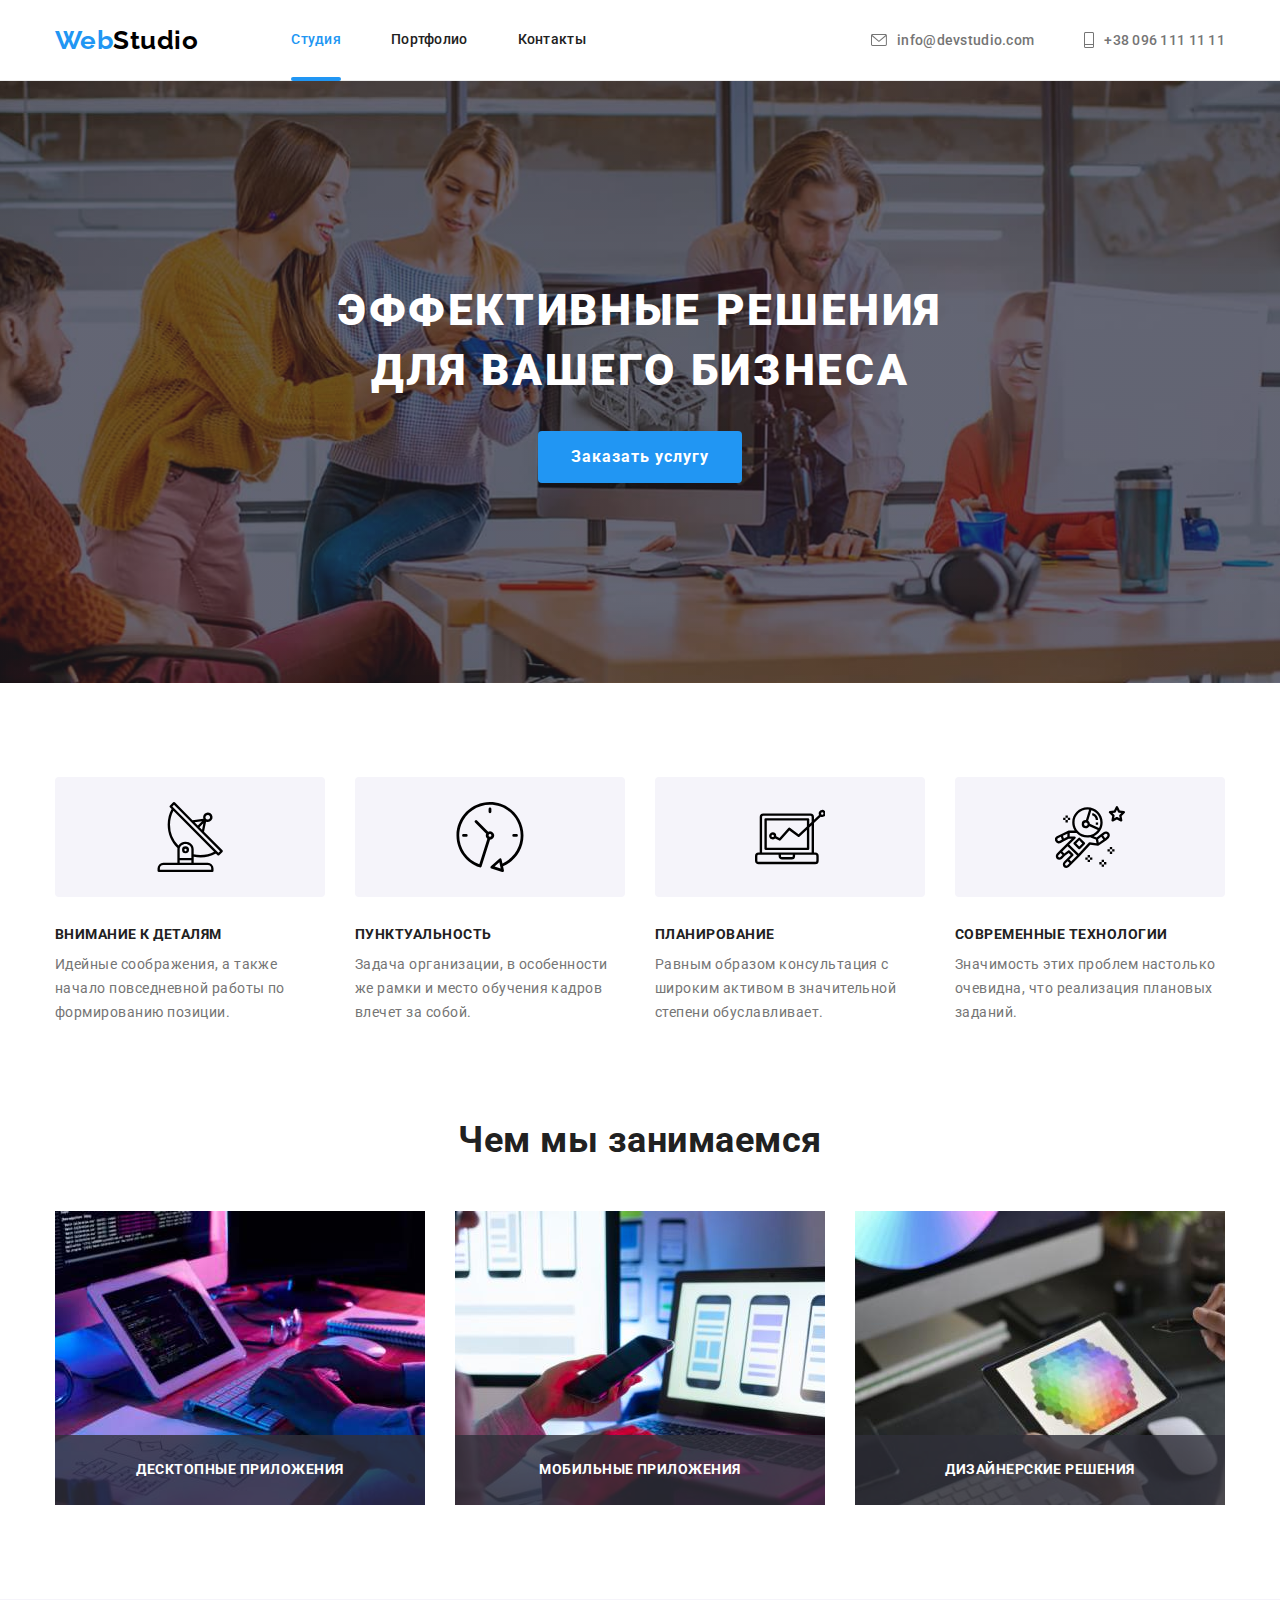
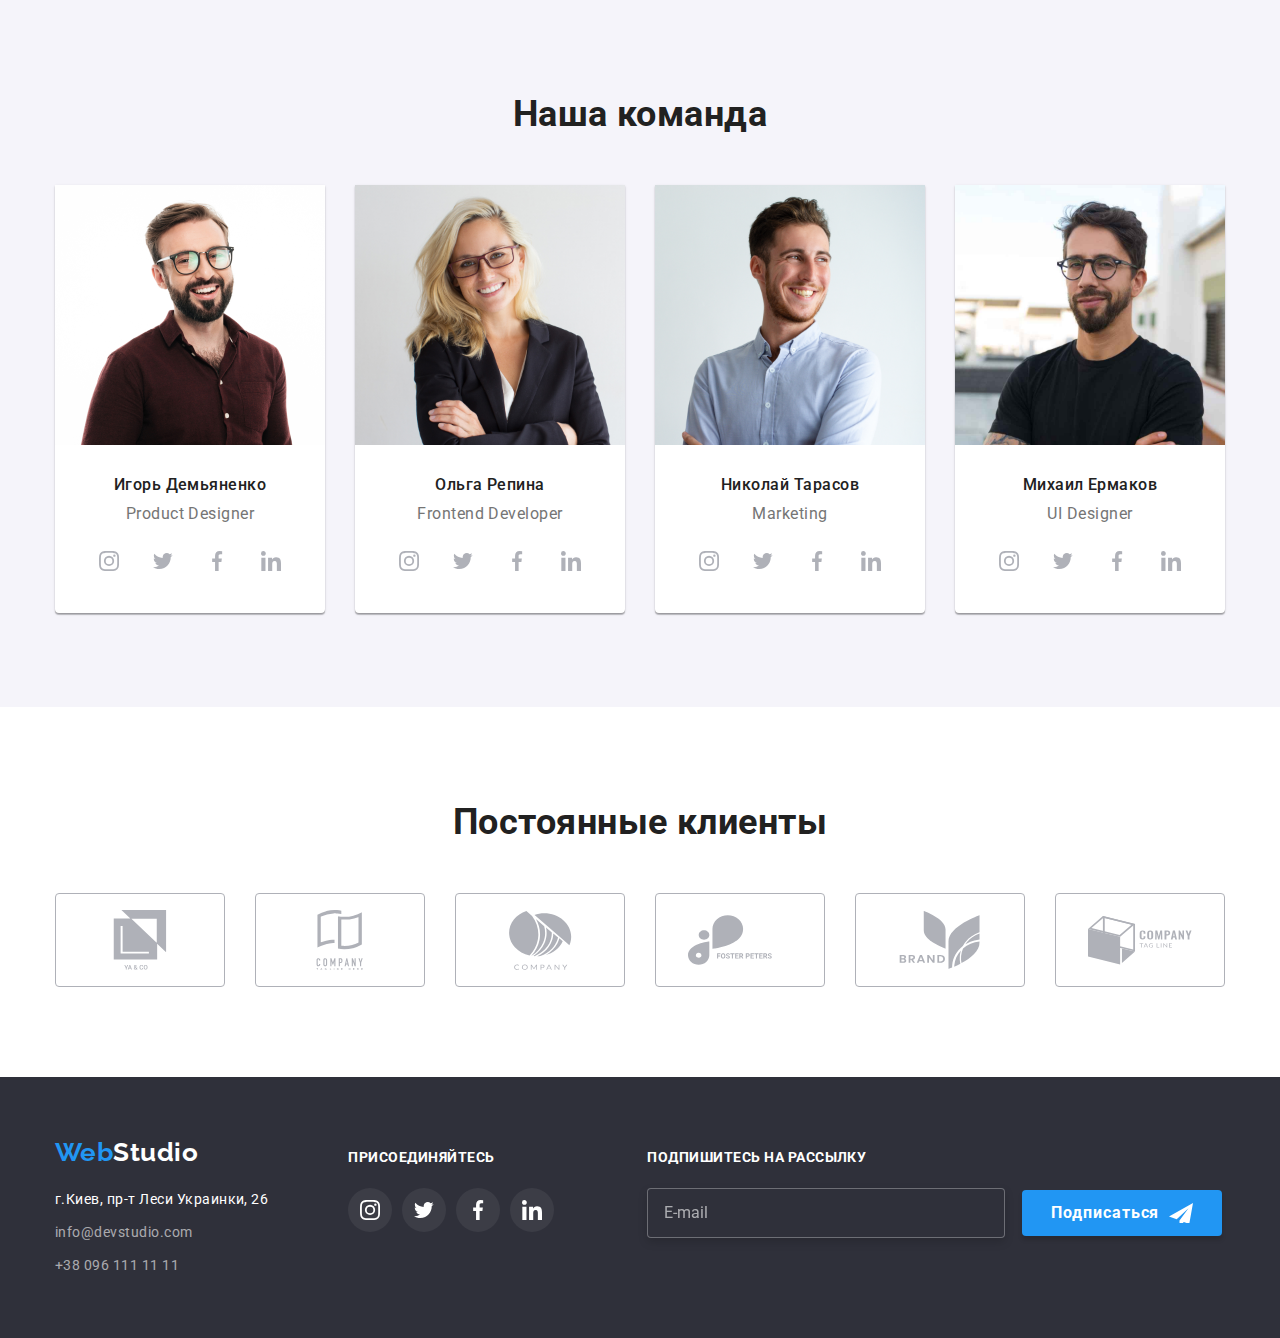
==== index.html @ 362a5e84 "Add files via upload" ====
<!DOCTYPE html>
<html lang="ru">

<head>
    <meta charset="UTF-8" />
    <meta http-equiv="X-UA-Compatible" content="IE=edge" />
    <meta name="viewport" content="width=device-width, initial-scale=1.0" />
    <title>Студия</title>
    <link rel="preconnect" href="https://fonts.googleapis.com" />
    <link rel="preconnect" href="https://fonts.gstatic.com" crossorigin />
    <link href="https://fonts.googleapis.com/css2?family=Raleway:wght@700&family=Roboto:wght@400;500;700&display=swap"
    rel="stylesheet" />
    <link rel="stylesheet" href="https://cdnjs.cloudflare.com/ajax/libs/modern-normalize/1.1.0/modern-normalize.min.css" />
    <link rel="stylesheet" href="./css/main.min.css">
</head>

<body>
    <!-- Шапка -->
    <header class="header">
        <div class="container header__section">
            <nav class="header__nav">
                <a class="header__logo logo link" href="./index.html">Web<span
                        class="header__logo--black">Studio</span></a>
                <ul class="nav list">
                    <li class="nav__item">
                        <a class="nav__link link nav__link--current" href="./index.html">Студия</a>
                    </li>
                    <li class="nav__item">
                        <a class="nav__link link" href="./portfolio.html">Портфолио</a>
                    </li>
                    <li class="nav__item">
                        <a class="nav__link link" href="">Контакты</a>
                    </li>
                </ul>
            </nav>
            <ul class="header-contact header-contack__list list">
                <li class="header-contact__item">
                    <a class="header-contact__link link" href="mailto:info@devstudio.com"><svg
                            class="header-contact__icon" width="16" height="12">
                            <use href="./images/icons.svg#icon-envelope"></use>
                        </svg>
                        info@devstudio.com</a>
                </li>
                <li class="header-contact__item">
                    <a class="header-contact__link link" href="tel:+380961111111"><svg class="header-contact__icon"
                            width="10" height="16">
                            <use href="./images/icons.svg#icon-mobile"></use>
                        </svg>
                        +38 096 111 11 11</a>
                </li>
            </ul>
        </div>
    </header>
    <!-- Основной контент -->
    <main>
        <!-- Герой -->
        <section class="hero">
            <h1 class="hero__title">Эффективные решения для вашего бизнеса</h1>
            <button class="hero__btn" type="button" data-modal-open>Заказать услугу</button>
        </section>
        <!-- Список преимуществ -->
        <section class="features">
            <div class="container">
                <!-- h2 Преимущества спрятать в css правильно -->
                <h2 class="visually-hidden">Преимущества</h2>
                <ul class="features-list list">
                    <li class="features-list__item">
                        <div class="features-list__icon-fon">
                            <svg class="features-list__icon" width="70" height="70">
                                <use href="./images/icons.svg#icon-antenna"></use>
                            </svg>
                        </div>

                        <h3 class="features-list__title">Внимание к деталям</h3>
                        <p class="features-list__text">
                            Идейные соображения, а также начало повседневной работы по
                            формированию позиции.
                        </p>
                    </li>
                    <li class="features-list__item">
                        <div class="features-list__icon-fon">
                            <svg class="features-list__icon" width="70" height="70">
                                <use href="./images/icons.svg#icon-clock"></use>
                            </svg>
                        </div>

                        <h3 class="features-list__title">Пунктуальность</h3>
                        <p class="features-list__text">
                            Задача организации, в особенности же рамки и место обучения
                            кадров влечет за собой.
                        </p>
                    </li>
                    <li class="features-list__item">
                        <div class="features-list__icon-fon">
                            <svg class="features-list__icon" width="70" height="70">
                                <use href="./images/icons.svg#icon-diagram"></use>
                            </svg>
                        </div>

                        <h3 class="features-list__title">Планирование</h3>
                        <p class="features-list__text">
                            Равным образом консультация с широким активом в значительной
                            степени обуславливает.
                        </p>
                    </li>
                    <li class="features-list__item">
                        <div class="features-list__icon-fon">
                            <svg class="features-list__icon" width="70" height="70">
                                <use href="./images/icons.svg#icon-astronaut"></use>
                            </svg>
                        </div>

                        <h3 class="features-list__title">Современные технологии</h3>
                        <p class="features-list__text">
                            Значимость этих проблем настолько очевидна, что реализация
                            плановых заданий.
                        </p>
                    </li>
                </ul>
            </div>
        </section>
        <!-- Список занятий -->
        <section class="work">
            <div class="container">
                <h2 class="work__title section-title">Чем мы занимаемся</h2>
                <ul class="work-list list">
                    <li class="work-list__item">
                        <img src="./images/box1.jpg" alt="сотрудник создает программу" width="370" height="294" />
                        <p class="work-list__text">Десктопные приложения</p>
                    </li>
                    <li class="work-list__item">
                        <img src="./images/box2.jpg" alt="сотрудник создает мобильное приложение" width="370"
                            height="294" />
                        <p class="work-list__text">Мобильные приложения</p>
                    </li>
                    <li class="work-list__item">
                        <img src="./images/box3.jpg" alt="веб-дизайнер выбирает палитру" width="370" height="294" />
                        <p class="work-list__text">Дизайнерские решения</p>
                    </li>
                </ul>
            </div>
        </section>
        <!-- Команда -->
        <section class="team">
            <div class="container">
                <h2 class="team__title section-title">Наша команда</h2>
                <ul class="team-list list">
                    <li class="team-list__item">
                        <img src="./images/img1.jpg" alt="фото Игоря Демьяненко" width="270" height="260" />
                        <div class="team-list__workers">
                            <h3 class="team-list__worker">Игорь Демьяненко</h3>
                            <p class="team-list__profession" lang="en">Product Designer</p>
                            <ul class="team-list__social-list list">
                                <li class="team-list__social-item">
                                    <a class="team-list__social-link link" href="">
                                        <svg class="team-list__social-icon" width="20" height="20">
                                            <use href="./images/icons.svg#icon-instagram"></use>
                                        </svg>
                                    </a>
                                </li>

                                <li class="team-list__social-item">
                                    <a class="team-list__social-link link" href="">
                                        <svg class="team-list__social-icon" width="20" height="20">
                                            <use href="./images/icons.svg#icon-twitter"></use>
                                        </svg>
                                    </a>
                                </li>

                                <li class="team-list__social-item">
                                    <a class="team-list__social-link link" href="">
                                        <svg class="team-list__social-icon" width="20" height="20">
                                            <use href="./images/icons.svg#icon-facebook"></use>
                                        </svg>
                                    </a>
                                </li>

                                <li class="team-list__social-item">
                                    <a class="team-list__social-link link" href="">
                                        <svg class="team-list__social-icon" width="20" height="20">
                                            <use href="./images/icons.svg#icon-linkedin"></use>
                                        </svg>
                                    </a>
                                </li>
                            </ul>
                        </div>
                    </li>

                    <li class="team-list__item">
                        <img src="./images/img2.jpg" alt="фото Ольги Репиной" width="270" height="260" />
                        <div class="team-list__workers">
                            <h3 class="team-list__worker">Ольга Репина</h3>
                            <p class="team-list__profession" lang="en">Frontend Developer</p>
                            <ul class="team-list__social-list list">
                                <li class="team-list__social-item">
                                    <a class="team-list__social-link link" href="">
                                        <svg class="team-list__social-icon" width="20" height="20">
                                            <use href="./images/icons.svg#icon-instagram"></use>
                                        </svg>
                                    </a>
                                </li>

                                <li class="team-list__social-item">
                                    <a class="team-list__social-link link" href="">
                                        <svg class="team-list__social-icon" width="20" height="20">
                                            <use href="./images/icons.svg#icon-twitter"></use>
                                        </svg>
                                    </a>
                                </li>

                                <li class="team-list__social-item">
                                    <a class="team-list__social-link link" href="">
                                        <svg class="team-list__social-icon" width="20" height="20">
                                            <use href="./images/icons.svg#icon-facebook"></use>
                                        </svg>
                                    </a>
                                </li>

                                <li class="team-list__social-item">
                                    <a class="team-list__social-link link" href="">
                                        <svg class="team-list__social-icon" width="20" height="20">
                                            <use href="./images/icons.svg#icon-linkedin"></use>
                                        </svg>
                                    </a>
                                </li>
                            </ul>
                        </div>
                    </li>
                    <li class="team-list__item">
                        <img src="./images/img3.jpg" alt="фото Николая Тарасова" width="270" height="260" />
                        <div class="team-list__workers">
                            <h3 class="team-list__worker">Николай Тарасов</h3>
                            <p class="team-list__profession" lang="en">Marketing</p>
                            <ul class="team-list__social-list list">
                                <li class="team-list__social-item">
                                    <a class="team-list__social-link link" href="">
                                        <svg class="team-list__social-icon" width="20" height="20">
                                            <use href="./images/icons.svg#icon-instagram"></use>
                                        </svg>
                                    </a>
                                </li>

                                <li class="team-list__social-item">
                                    <a class="team-list__social-link link" href="">
                                        <svg class="team-list__social-icon" width="20" height="20">
                                            <use href="./images/icons.svg#icon-twitter"></use>
                                        </svg>
                                    </a>
                                </li>

                                <li class="team-list__social-item">
                                    <a class="team-list__social-link link" href="">
                                        <svg class="team-list__social-icon" width="20" height="20">
                                            <use href="./images/icons.svg#icon-facebook"></use>
                                        </svg>
                                    </a>
                                </li>

                                <li class="team-list__social-item">
                                    <a class="team-list__social-link link" href="">
                                        <svg class="team-list__social-icon" width="20" height="20">
                                            <use href="./images/icons.svg#icon-linkedin"></use>
                                        </svg>
                                    </a>
                                </li>
                            </ul>
                        </div>
                    </li>
                    <li class="team-list__item">
                        <img src="./images/img4.jpg" alt="фото Михаила Ермакова" width="270" height="260" />
                        <div class="team-list__workers">
                            <h3 class="team-list__worker">Михаил Ермаков</h3>
                            <p class="team-list__profession" lang="en">UI Designer</p>
                            <ul class="team-list__social-list list">
                                <li class="team-list__social-item">
                                    <a class="team-list__social-link link" href="">
                                        <svg class="team-list__social-icon" width="20" height="20">
                                            <use href="./images/icons.svg#icon-instagram"></use>
                                        </svg>
                                    </a>
                                </li>

                                <li class="team-list__social-item">
                                    <a class="team-list__social-link link" href="">
                                        <svg class="team-list__social-icon" width="20" height="20">
                                            <use href="./images/icons.svg#icon-twitter"></use>
                                        </svg>
                                    </a>
                                </li>

                                <li class="team-list__social-item">
                                    <a class="team-list__social-link link" href="">
                                        <svg class="team-list__social-icon" width="20" height="20">
                                            <use href="./images/icons.svg#icon-facebook"></use>
                                        </svg>
                                    </a>
                                </li>

                                <li class="team-list__social-item">
                                    <a class="team-list__social-link link" href="">
                                        <svg class="team-list__social-icon" width="20" height="20">
                                            <use href="./images/icons.svg#icon-linkedin"></use>
                                        </svg>
                                    </a>
                                </li>
                            </ul>
                        </div>
                    </li>
                </ul>
            </div>
        </section>
        <!-- Клиенты -->
        <section class="client">
            <div class="container">
                <h2 class="client__title">Постоянные клиенты</h2>
                <ul class="client__list customers list">
                    <li class="customers__item">
                        <a class="customers__link link" href="">
                            <svg class="customers__icon" width="106" height="60">
                                <use href="./images/icons.svg#icon-yaco"></use>
                            </svg>
                        </a>
                    </li>

                    <li class="customers__item">
                        <a class="customers__link link" href="">
                            <svg class="customers__icon" width="106" height="60">
                                <use href="./images/icons.svg#icon-company"></use>
                            </svg>
                        </a>
                    </li>

                    <li class="customers__item">
                        <a class="customers__link link" href="">
                            <svg class="customers__icon" width="106" height="60">
                                <use href="./images/icons.svg#icon-company2"></use>
                            </svg>
                        </a>
                    </li>

                    <li class="customers__item">
                        <a class="customers__link link" href="">
                            <svg class="customers__icon" width="106" height="60">
                                <use href="./images/icons.svg#icon-foster"></use>
                            </svg>
                        </a>
                    </li>

                    <li class="customers__item">
                        <a class="customers__link link" href="">
                            <svg class="customers__icon" width="106" height="60">
                                <use href="./images/icons.svg#icon-brand"></use>
                            </svg>
                        </a>
                    </li>

                    <li class="customers__item">
                        <a class="customers__link link" href="">
                            <svg class="customers__icon" width="106" height="60">
                                <use href="./images/icons.svg#icon-tag"></use>
                            </svg>
                        </a>
                    </li>
                </ul>
            </div>
        </section>
    </main>
    <!-- Подвал -->
    <footer class="footer">
        <div class="container">
            <div class="footer__flex">
                <div class="footer__contacts-flex">
                    <a class="footer__logo logo link" href="./index.html">Web<span
                            class="footer__logo--white">Studio</span>
                    </a>
                    <!-- Список контактов -->
                    <address class="footer-contact">
                        <ul class="footer-contact__list list">
                            <li class="footer-contact__item">
                                <a class="footer-contact__link footer-contact__address link"
                                    href="https://goo.gl/maps/CdvJLRiEL6Q8Smko8" target="_blank"
                                    rel="noreferrer noopener">г.Киев, пр-т Леси Украинки, 26</a>
                            </li>
                            <li class="footer-contact__item">
                                <a class="footer-contact__link link"
                                    href="mailto:info@devstudio.com">info@devstudio.com</a>
                            </li>
                            <li class="footer-contact__item">
                                <a class="footer-contact__link link" href="tel:+380961111111">+38 096 111 11 11</a>
                            </li>
                        </ul>
                    </address>
                </div>
                <div class="social-section">
                    <p class="social-section__text">Присоединяйтесь</p>
                    <ul class="footer-list list">
                        <li class="footer-list__item">
                            <a class="footer-list__link" href="">
                                <svg class="footer-list__icon" width="20" height="20">
                                    <use href="./images/icons.svg#icon-instagram"></use>
                                </svg>
                            </a>
                        </li>

                        <li class="footer-list__item">
                            <a class="footer-list__link" href="">
                                <svg class="footer-list__icon" width="20" height="20">
                                    <use href="./images/icons.svg#icon-twitter"></use>
                                </svg>
                            </a>
                        </li>

                        <li class="footer-list__item">
                            <a class="footer-list__link" href="">
                                <svg class="footer-list__icon" width="20" height="20">
                                    <use href="./images/icons.svg#icon-facebook"></use>
                                </svg>
                            </a>
                        </li>

                        <li class="footer-list__item">
                            <a class="footer-list__link" href="">
                                <svg class="footer-list__icon" width="20" height="20">
                                    <use href="./images/icons.svg#icon-linkedin"></use>
                                </svg>
                            </a>
                        </li>
                    </ul>
                </div>
                <div class="footer-submit">
                    <p class="footer-submit__text">Подпишитесь на рассылку</p>
                    <div class="footer-submit__form">
                        <label class="footer-submit__label" for="submit-mail"></label>
                        <input class="footer-submit__input" type="email" name="submit-mail" id="submit-mail"
                            placeholder="E-mail">
                        <button class="footer-submit__btn" type="submit">Подписаться</button>
                    </div>
                </div>
            </div>
        </div>
    </footer>
    <div class="backdrop is-hidden" data-modal>
        <div class="modal">
            <button type="button" class="close-btn" data-modal-close>
                <svg class="modal-icon" width="11" height="11">
                    <use href="./images/icons.svg#icon-vector"></use>
                </svg>
            </button>

            <form class="form">
                <span class="form-title">Оставьте свои данные, мы вам перезвоним</span>

                <div class="form-field top-title">
                    <label class="form-label" for="name">Имя</label>
                    <input class="form-input" type="text" name="name" id="name">
                    <svg class="input-icon" width="12" height="12">
                        <use href="./images/icons.svg#icon-name"></use>
                    </svg>
                </div>
                <div class="form-field">
                    <label class="form-label" for="tel">Телефон</label>
                    <input class="form-input" type="tel" name="tel" id="tel">
                    <svg class="input-icon" width="12" height="12">
                        <use href="./images/icons.svg#icon-tel"></use>
                    </svg>
                </div>
                <div class="form-field">
                    <label class="form-label" for="email">Почта</label>
                    <input class="form-input" type="email" name="email" id="email">
                    <svg class="input-icon" width="12" height="12">
                        <use href="./images/icons.svg#icon-mail"></use>
                    </svg>
                </div>
                <div class="form-field">
                    <label class="comment-label" for="comment">Комментарий</label>
                    <textarea class="comment" name="comment" id="comment" rows="9"
                        placeholder="Введите текст"></textarea>
                </div>
                <div class="form-field-chek">

                    <label class="policy-label" for="policy"></a>
                        <input class="form-checkbox" type="checkbox" name="policy" id="policy">
                        <span class="icon-chek"></span>
                        Соглашаюсь с рассылкой и принимаю <a class="policy-link" href="">Условия договора</a>
                    </label>

                </div>
                <button class="form-btn" type="submit">Отправить</button>
            </form>
        </div>
    </div>
    <script src="./js/modal.js"></script>
</body>

</html>
---- css/main.min.css ----
:root{--primary-text-color: #212121;--secondary-text-color: #757575;--white-text-color: #ffffff;--accent-color: #2196f3;--black-logo-color: #000000;--footer-text-color: rgba(255, 255, 255, 0.6);--white-background-color: #ffffff;--hero-background-color: #2f303a;--team-background-color: #f5f4fa}body{font-family:"Roboto";letter-spacing:.03em;background-color:var(--white-background-color);color:var(--primary-text-color)}img{display:block}.list{list-style:none}.link{text-decoration:none}h1,h2,h3,h4,h5,h6,p,ul{margin:0;padding:0}.container{width:1200px;margin-left:auto;margin-right:auto;padding-left:15px;padding-right:15px}.section-title{font-weight:700;font-size:36px;line-height:1.17;text-align:center;color:var(--primary-text-color)}.logo{font-family:"Raleway";font-weight:700;font-size:26px;line-height:1.19;align-items:center;text-align:center;color:var(--accent-color)}.visually-hidden{position:absolute;width:1px;height:1px;margin:-1px;padding:0;overflow:hidden;border:0;clip:rect(0 0 0 0)}.header{border-bottom:1px solid #ececec}.header__section{display:flex;align-items:center}.header__nav{display:flex;align-items:center}.header__logo{margin-right:93px}.header__logo--black{color:var(--black-logo-color)}.nav{display:flex}.nav__item:not(:last-child){margin-right:50px}.nav__link{display:block;padding-top:32px;padding-bottom:32px;font-weight:500;font-size:14px;line-height:1.14;letter-spacing:.02em;color:var(--primary-text-color);position:relative;transition:color 250ms cubic-bezier(0.4, 0, 0.2, 1)}.nav__link:focus,.nav__link:hover{color:var(--accent-color)}.nav__link--current{color:var(--accent-color)}.nav__link--current::after{position:absolute;display:block;content:"";width:100%;height:4px;border-radius:2px;bottom:-1px;background-color:var(--accent-color)}.header-contact{display:flex}.header-contack__list{margin-left:auto}.header-contact__item+.header-contact__item{margin-left:50px}.header-contact__link{display:inline-flex;padding:32px 0px 32px;align-items:center;font-weight:500;font-size:14px;line-height:16px;letter-spacing:.02em;color:var(--secondary-text-color);transition:color 250ms cubic-bezier(0.4, 0, 0.2, 1)}.header-contact__link:hover,.header-contact__link:focus{color:var(--accent-color)}.header-contact__icon{margin-right:10px;fill:currentColor}.hero{padding-top:200px;padding-bottom:200px;max-width:1600px;min-height:600px;margin-left:auto;margin-right:auto;background-image:linear-gradient(to right, rgba(47, 48, 58, 0.4), rgba(47, 48, 58, 0.4)),url(../images/hero.jpg);background-color:var(--hero-background-color);background-repeat:no-repeat;background-position:center;background-size:cover;text-align:center}.hero__title{margin-bottom:30px;margin-left:auto;margin-right:auto;max-width:696px;font-weight:900;font-size:44px;line-height:1.36;letter-spacing:.06em;text-transform:uppercase;color:var(--white-text-color)}.hero__btn{display:inline-block;min-width:200px;border-radius:4px;border:1px solid rgba(0,0,0,0);padding:10px 32px;background-color:var(--accent-color);color:var(--white-text-color);font-family:"Roboto";font-weight:700;font-size:16px;line-height:1.88;align-items:center;text-align:center;letter-spacing:.06em;cursor:pointer;transition:background-color 250ms cubic-bezier(0.4, 0, 0.2, 1),color 250ms cubic-bezier(0.4, 0, 0.2, 1)}.hero__btn:hover,.hero__btn:focus{background-color:#188ce8;color:var(--white-text-color)}.features{padding-top:94px;padding-bottom:94px}.features-list{display:flex}.features-list__item:not(:last-child){margin-right:30px;max-width:270px}.features-list__icon-fon{display:flex;width:270px;height:120px;align-items:center;justify-content:center;flex-direction:column;margin-bottom:30px;border-radius:4px;background-color:var(--team-background-color)}.features-list__icon{align-items:center}.features-list__title{margin-bottom:10px;font-weight:700;font-size:14px;line-height:1.14;text-transform:uppercase}.features-list__text{font-size:14px;line-height:1.71;color:var(--secondary-text-color)}.work{padding-bottom:94px}.work__title{margin-bottom:50px}.work-list{display:flex}.work-list__item{position:relative}.work-list__item:not(:last-child){margin-right:30px}.work-list__text{width:100%;position:absolute;bottom:0;left:0;padding:27px 0px;font-weight:bold;font-size:14px;line-height:1.14;text-align:center;text-transform:uppercase;color:var(--white-text-color);background-color:rgba(47,48,58,.8)}.team{padding-top:94px;padding-bottom:94px;background-color:var(--team-background-color)}.team__title{margin-bottom:50px}.team-list{display:flex}.team-list__item{box-shadow:0px 1px 3px rgba(0,0,0,.12),0px 1px 1px rgba(0,0,0,.14),0px 2px 1px rgba(0,0,0,.2);border-radius:0px 0px 4px 4px;background-color:var(--white-background-color)}.team-list__item:not(:last-child){margin-right:30px}.team-list__workers{padding:30px 0px}.team-list__worker{font-weight:500;font-size:16px;line-height:1.19;text-align:center}.team-list__profession{margin-top:10px;font-size:16px;line-height:1.19;text-align:center;color:var(--secondary-text-color)}.team-list__social-list{display:flex;justify-content:space-between;align-items:center;padding:0px 32px;margin-top:16px;list-style:none}.team-list__social-item{width:44px;height:44px}.team-list__social-link{display:block;width:100%;height:100%;border-radius:50%;color:#afb1b8;background-color:#fff;transition:background-color 250ms cubic-bezier(0.4, 0, 0.2, 1),color 250ms cubic-bezier(0.4, 0, 0.2, 1)}.team-list__social-link:hover,.team-list__social-link:focus{color:#fff;background-color:var(--accent-color)}.team-list__social-icon{margin:12px 0px 0px 12px;fill:currentColor}.client{padding-top:94px;padding-bottom:94px}.client__title{margin-bottom:50px;font-weight:700;font-size:36px;line-height:1.17;text-align:center}.client__list{padding:0;margin:0;list-style:none;justify-content:space-between;align-items:center}.customers{display:flex}.customers__item{width:170px;height:90px;transition:border-color 250ms cubic-bezier(0.4, 0, 0.2, 1),color 250ms cubic-bezier(0.4, 0, 0.2, 1)}.customers__item:not(:last-child){margin-right:30px}.customers__item:focus,.customers__item:hover{color:var(--accent-color);border-color:var(--accent-color)}.customers__link{display:flex;width:170px;height:94px;border:1px solid #afb1b8;color:#afb1b8;background-color:#fff;padding:16px 32px;border-radius:4px;transition:border-color 250ms cubic-bezier(0.4, 0, 0.2, 1),color 250ms cubic-bezier(0.4, 0, 0.2, 1)}.customers__link:focus,.customers__link:hover{color:var(--accent-color);border-color:var(--accent-color)}.customers__icon{fill:currentColor}.footer{padding-top:60px;padding-bottom:60px;background-color:var(--hero-background-color)}.footer__flex{display:flex;margin:0;padding:0;list-style:none}.footer__logo--white{color:var(--white-text-color)}.footer-contact__link.footer-contact__address.link{color:var(--white-text-color)}.footer-contact__link.footer-contact__address.link:hover,.footer-contact__link.footer-contact__address.link:focus{color:var(--accent-color)}.footer-contact{margin-top:20px}.footer-contact__item{margin-top:9px}.footer-contact__link{font-style:normal;font-size:14px;line-height:1.71;color:var(--footer-text-color);transition:color 250ms cubic-bezier(0.4, 0, 0.2, 1)}.footer-contact__link:hover,.footer-contact__link:focus{color:var(--accent-color)}.social-section{margin-left:80px;width:206px}.social-section__text{padding:20px 0px 10px 0px;margin-bottom:20px;font-weight:700;font-size:14px;line-height:1.14px;text-transform:uppercase;color:var(--white-text-color)}.footer-list{display:flex;justify-content:space-between;align-items:center;padding:0;margin-top:0;list-style:none}.footer-list__item{width:44px;height:44px}.footer-list__link{display:block;width:44px;height:44px;border-radius:50%;color:#fff;background-color:rgba(255,255,255,.062745098);transition:background-color 250ms cubic-bezier(0.4, 0, 0.2, 1),color 250ms cubic-bezier(0.4, 0, 0.2, 1)}.footer-list__link:hover,.footer-list__link:focus{color:#fff;background-color:var(--accent-color)}.footer-list__icon{margin:12px 0px 0px 12px;fill:currentColor}.footer-submit{margin-left:93px}.footer-submit__text{padding:20px 0px 10px 0px;margin-bottom:20px;font-weight:700;font-size:14px;line-height:1.14px;text-transform:uppercase;color:var(--white-text-color)}.footer-submit__input{width:358px;margin:0;padding:15px 16px;border-radius:4px;outline:none;border:1px solid rgba(255,255,255,.3);background-color:var(--hero-background-color);color:var(--white-text-color);filter:drop-shadow(0px 4px 4px rgba(0, 0, 0, 0.15))}.footer-submit__input:focus,.footer-submit__input:hover{border-color:var(--accent-color)}.footer-submit__input::placeholder{font-size:16px;line-height:1.25;color:rgba(255,255,255,.6)}.footer-submit__btn{display:inline-flex;align-items:center;justify-content:center;border:none;margin:0;padding:8px 29px;border-radius:4px;background-color:var(--accent-color);box-shadow:0px 4px 4px rgba(0,0,0,.15);color:var(--white-text-color);font-family:"Roboto";font-style:normal;font-weight:700;font-size:16px;line-height:1.87;letter-spacing:.06em;cursor:pointer;min-height:43px;margin-left:12px}.footer-submit__btn:hover,.footer-submit__btn:focus{background-color:#188ce8}.footer-submit__btn::after{content:"";display:inline-block;width:24px;height:20px;margin-left:10px;background-image:url(../images/send.svg)}.portfolio-section{padding-top:94px;padding-bottom:94px}.portfolio-btn-list{display:flex;justify-content:center;margin-bottom:50px}.portfolio-btn-item:not(:last-child){margin-right:8px}.portfolio-item:hover .portfolio-overlay{transform:translateY(0)}.portfolio-description{position:relative;overflow:hidden}.portfolio-overlay{position:absolute;display:inline-block;content:"";width:100%;height:100%;top:0;left:0;background-color:rgba(33,150,243,.9);transform:translateY(100%);transition:transform 250ms cubic-bezier(0.4, 0, 0.2, 1)}.portfolio-description-text{position:absolute;top:0;left:0;padding:63px 24px;font-size:18px;line-height:1.56;color:var(--white-text-color)}.portfolio-btn{display:inline-block;min-width:73px;border-radius:4px;border:1px solid rgba(0,0,0,0);padding:6px 22px;font-family:"Roboto";font-weight:500;font-size:16px;line-height:1.63;letter-spacing:.03em;text-align:center;background-color:var(--team-background-color);color:var(--primary-text-color);cursor:pointer;transition:background-color 250ms cubic-bezier(0.4, 0, 0.2, 1),color 250ms cubic-bezier(0.4, 0, 0.2, 1),box-shadow 250ms cubic-bezier(0.4, 0, 0.2, 1)}.portfolio-btn:hover,.portfolio-btn:focus{background-color:var(--accent-color);color:var(--white-text-color);box-shadow:0px 3px 1px rgba(0,0,0,.1),0px 1px 2px rgba(0,0,0,.08),0px 2px 2px rgba(0,0,0,.12)}.portfolio-list{display:flex;flex-wrap:wrap;margin:-15px}.portfolio-item{margin:15px;transition:box-shadow 250ms cubic-bezier(0.4, 0, 0.2, 1)}.portfolio-item:hover,.portfolio-item:focus{box-shadow:0px 3px 1px rgba(0,0,0,.1),0px 1px 2px rgba(0,0,0,.08),0px 2px 2px rgba(0,0,0,.12)}.portfolio-border{border:1px solid #eee;border-top:rgba(0,0,0,0);padding:20px 24px}.portfolio-list-title{font-weight:700;font-size:18px;line-height:2;letter-spacing:.06em}.portfolio-list-text{margin-top:4px;font-size:16px;line-height:1.87;color:var(--secondary-text-color)}.backdrop{position:fixed;display:flex;align-items:center;justify-content:center;width:100vw;height:100vh;background-color:rgba(0,0,0,.2);left:0;top:0;transition:opacity 250ms cubic-bezier(0.4, 0, 0.2, 1),visibility 250ms cubic-bezier(0.4, 0, 0.2, 1)}.backdrop.is-hidden{opacity:0;visibility:hidden;pointer-events:none}.backdrop.is-hidden .modal{transform:scale(2)}.modal{width:528px;min-height:581px;background-color:#fff;position:relative;transform:scale(1);transition:transform 250ms cubic-bezier(0.4, 0, 0.2, 1)}.modal-icon{fill:var(--black-logo-color);transition:fill 250ms cubic-bezier(0.4, 0, 0.2, 1)}.close-btn{position:absolute;display:flex;align-items:center;justify-content:center;right:8px;top:8px;background-color:rgba(0,0,0,0);border-radius:50%;width:30px;height:30px;border:1px solid rgba(0,0,0,.1);cursor:pointer}.close-btn:hover .modal-icon{fill:var(--accent-color)}.form{width:528px;margin-left:auto;margin-right:auto;padding:40px}.form-title{font-weight:700;font-size:20px;line-height:1.15;text-align:center}.top-title{margin-top:12px}.form-field{position:relative;display:flex;flex-direction:column;margin-bottom:10px}.form-label,.comment-label{font-size:12px;line-height:1.17;letter-spacing:.01em;color:var(--secondary-text-color);margin-bottom:4px}.form-input{width:100%;margin:0;padding:11px 42px;border:1px solid rgba(33,33,33,.2);border-radius:4px;outline:none;transition:border-color 250ms cubic-bezier(0.4, 0, 0.2, 1)}.form-input:focus{border-color:var(--accent-color)}.form-input:focus~.input-icon{fill:var(--accent-color)}.input-icon{position:absolute;top:50%;left:15px;transform:translateY(25%);display:inline-block;width:12px;height:12px;transition:fill 250ms cubic-bezier(0.4, 0, 0.2, 1)}textarea{resize:none;border:1px solid rgba(33,33,33,.2);border-radius:4px;padding:12px 16px;font-size:12px;line-height:1.17;letter-spacing:.01em;height:120px;outline:none;transition:border-color 250ms cubic-bezier(0.4, 0, 0.2, 1)}textarea:focus{border-color:var(--accent-color)}.comment::placeholder{font-size:12px;line-height:1.17;letter-spacing:.01em;color:#757575}.form-field-chek{padding-left:14px;margin-top:25px;margin-bottom:30px}.icon-chek{display:inline-block;width:16px;height:15px;border:2px solid #212121;border-radius:2px;margin-right:7px}.form-checkbox{position:absolute;width:1px;height:1px;margin:-1px;padding:0;overflow:hidden;border:0;clip:rect(0 0 0 0)}.form-checkbox:checked+.icon-chek{background-image:url(../images/icon-check.svg);background-position:center;background-repeat:no-repeat;background-color:var(--accent-color);background-origin:border-box;border-color:var(--accent-color)}.policy-label{display:flex;align-items:center;font-size:14px;line-height:1.71;color:var(--secondary-text-color)}.policy-link{margin-left:4px;color:#2196f3}.form-btn{display:flex;align-items:center;justify-content:center;margin:0 auto;padding:10px 56px;border:none;border-radius:4px;text-align:center;text-decoration:none;font-family:"Roboto";font-style:normal;font-weight:700;font-size:16px;line-height:1.87;letter-spacing:.06em;cursor:pointer;background-color:var(--accent-color);box-shadow:0px 4px 4px rgba(0,0,0,.15);color:var(--white-text-color);transition:background-color 250ms cubic-bezier(0.4, 0, 0.2, 1)}.form-btn:focus,.form-btn:hover{background-color:#188ce8}/*# sourceMappingURL=main.min.css.map */
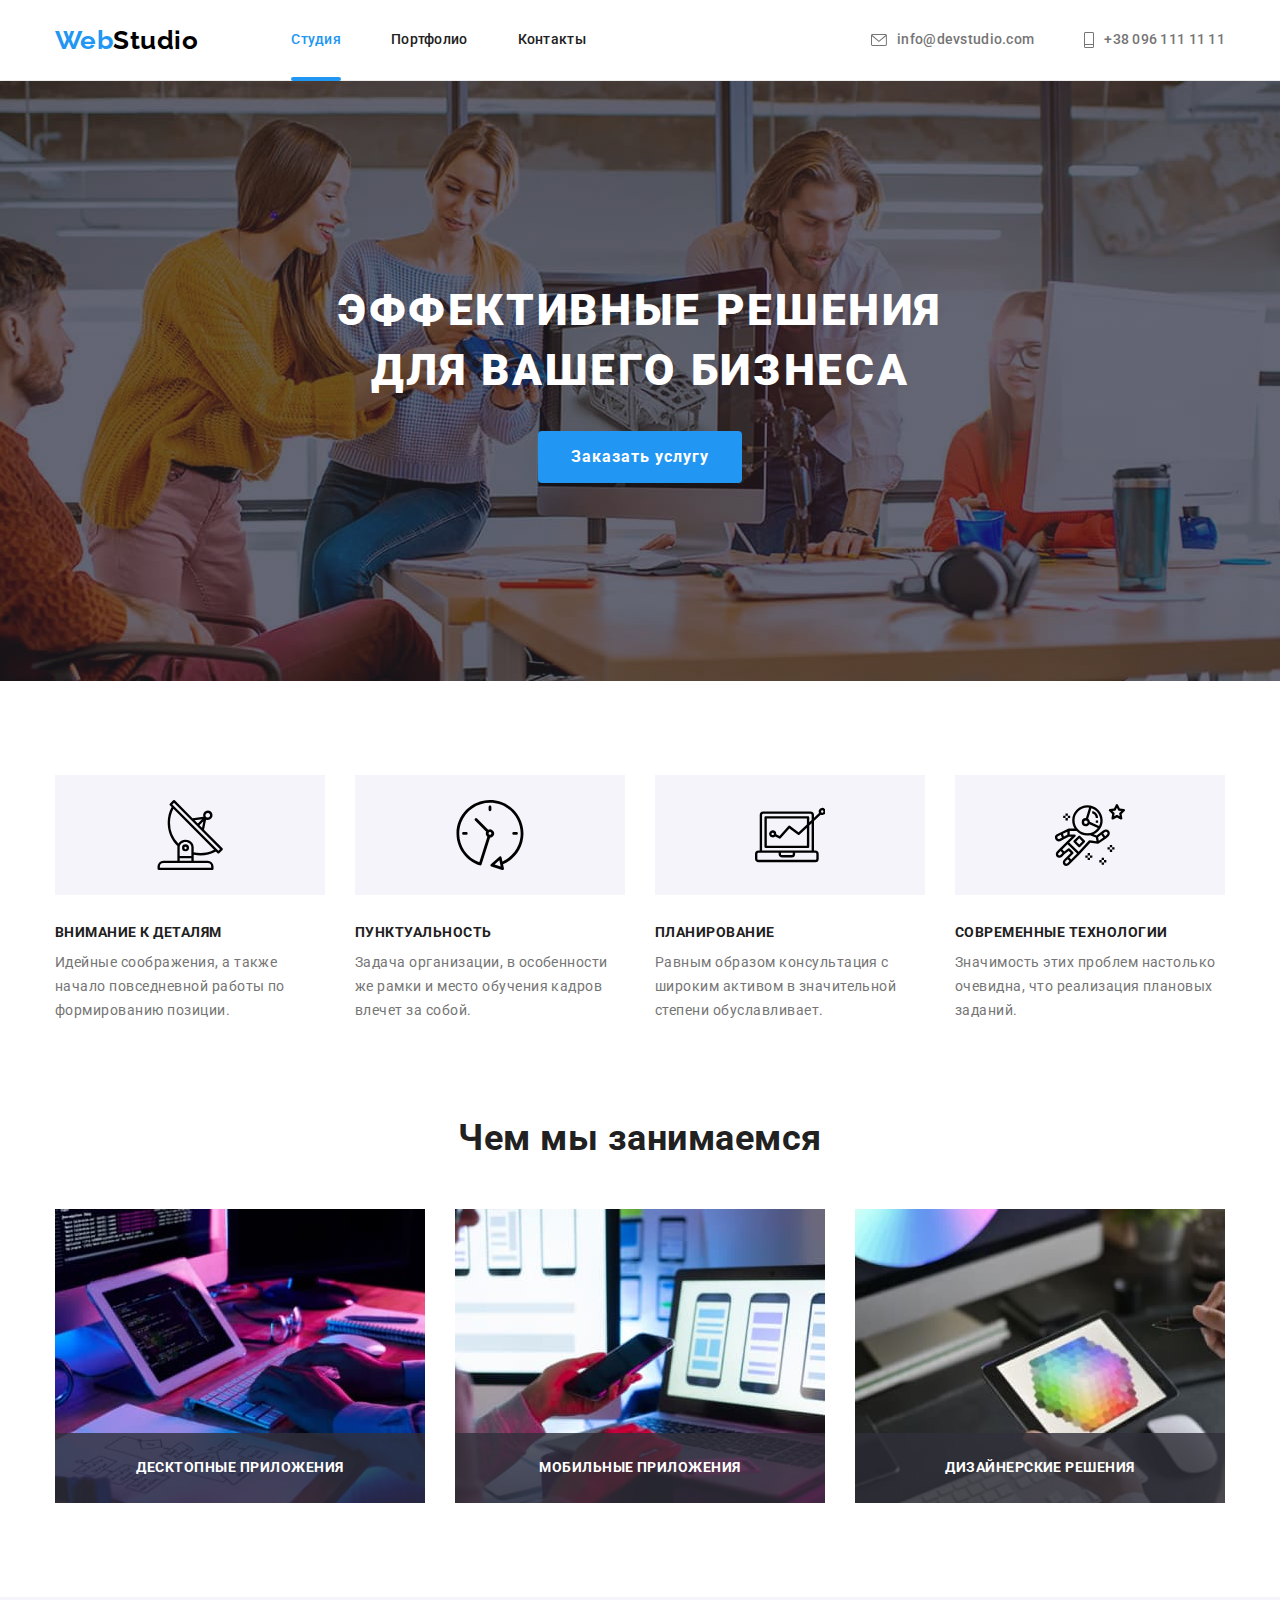
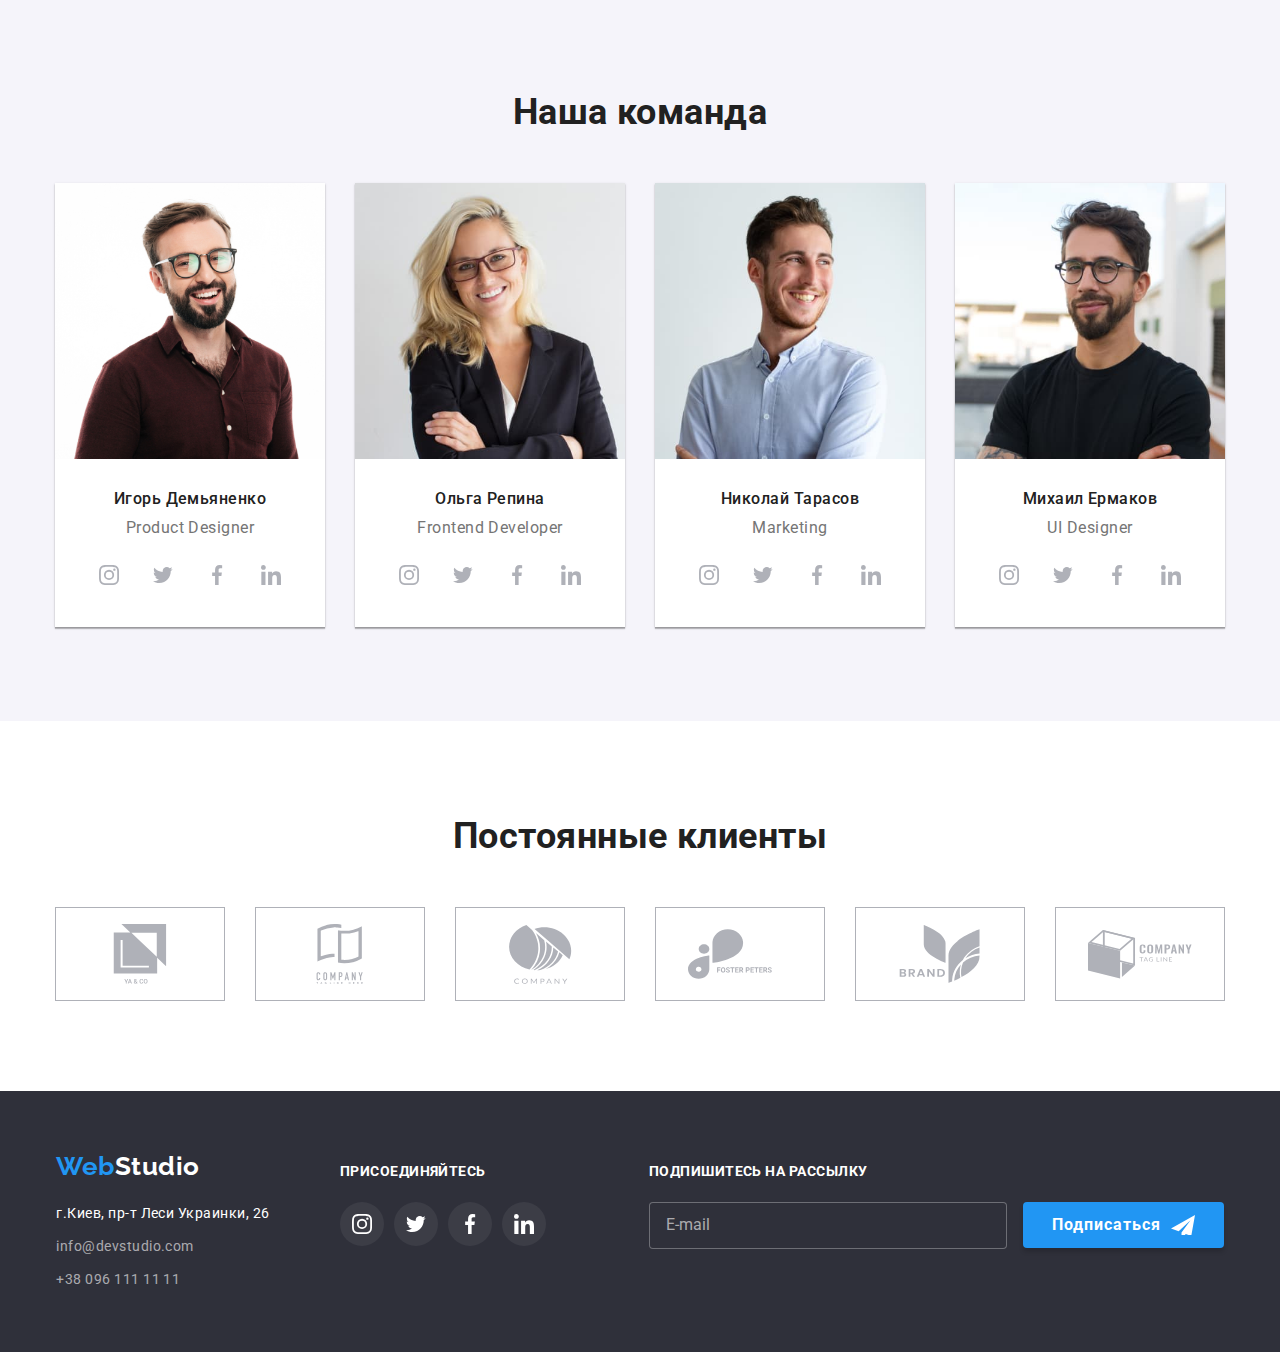
==== commit a2ace2a1: "w8" ====
--- a/index.html
+++ b/index.html
@@ -8,14 +8,15 @@
     <title>Студия</title>
     <link rel="preconnect" href="https://fonts.googleapis.com" />
     <link rel="preconnect" href="https://fonts.gstatic.com" crossorigin />
-    <link href="https://fonts.googleapis.com/css2?family=Raleway:wght@700&family=Roboto:wght@400;500;700&display=swap"
-    rel="stylesheet" />
-    <link rel="stylesheet" href="https://cdnjs.cloudflare.com/ajax/libs/modern-normalize/1.1.0/modern-normalize.min.css" />
+    <link
+        href="https://fonts.googleapis.com/css2?family=Raleway:wght@700&family=Roboto:wght@400;500;700;900&display=swap"
+        rel="stylesheet" />
+    <link rel="stylesheet"
+        href="https://cdnjs.cloudflare.com/ajax/libs/modern-normalize/1.1.0/modern-normalize.min.css" />
     <link rel="stylesheet" href="./css/main.min.css">
 </head>
 
 <body>
-    <!-- Шапка -->
     <header class="header">
         <div class="container header__section">
             <nav class="header__nav">
@@ -49,21 +50,54 @@
                         +38 096 111 11 11</a>
                 </li>
             </ul>
+            <button class="menu-open" data-menu-open>
+                <svg class="menu-burger" width="24" height="16">
+                    <use href="./images/icons.svg#icon-burger"></use>
+                </svg>
+            </button>
+        </div>
+        <div class="mob-menu flex is-hidden" data-menu>
+            <div>
+                <button class="menu-close" data-menu-close>
+                    <svg class="menu-close" width="40" height="40">
+                        <use href="./images/icons.svg#icon-close"></use>
+                    </svg>
+                </button>
+                <ul class="mob-menu-list list">
+                    <li class="mob-menu-list__item">
+                        <a class="mob-menu-list__link link mob-menu-list__link--current" href="./index.html">Студия</a>
+                    </li>
+                    <li class="mob-menu-list__item">
+                        <a class="mob-menu-list__link link" href="./portfolio.html">Портфолио</a>
+                    </li>
+                    <li class="mob-menu-list__item">
+                        <a class="mob-menu-list__link link" href="">Контакты</a>
+                    </li>
+                </ul>
+            </div>
+            <div class="mob-menu-list__down">
+                <a class="mob-menu-list__tell link" href="tel:+380961111111">
+                    +38 096 111 11 11</a>
+                <a class="mob-menu-list__mail link" href="mailto:info@devstudio.com">info@devstudio.com</a>
+                <ul class="mob-menu-list__social list">
+                    <li class="mob-menu-list__social-item">Instagram</li>
+                    <li class="mob-menu-list__social-item">Twitter</li>
+                    <li class="mob-menu-list__social-item">Facebook</li>
+                    <li class="mob-menu-list__social-item">LinkedIn</li>
+                </ul>
+            </div>
         </div>
     </header>
-    <!-- Основной контент -->
+
     <main>
-        <!-- Герой -->
         <section class="hero">
             <h1 class="hero__title">Эффективные решения для вашего бизнеса</h1>
             <button class="hero__btn" type="button" data-modal-open>Заказать услугу</button>
         </section>
-        <!-- Список преимуществ -->
         <section class="features">
             <div class="container">
-                <!-- h2 Преимущества спрятать в css правильно -->
                 <h2 class="visually-hidden">Преимущества</h2>
-                <ul class="features-list list">
+                <ul class="features-list features-flex list">
                     <li class="features-list__item">
                         <div class="features-list__icon-fon">
                             <svg class="features-list__icon" width="70" height="70">
@@ -119,34 +153,43 @@
                 </ul>
             </div>
         </section>
-        <!-- Список занятий -->
         <section class="work">
             <div class="container">
                 <h2 class="work__title section-title">Чем мы занимаемся</h2>
                 <ul class="work-list list">
                     <li class="work-list__item">
-                        <img src="./images/box1.jpg" alt="сотрудник создает программу" width="370" height="294" />
+                        <img srcset="
+                  ./images/skills/img.jpg 1x,                   
+                  ./images/skills/img-2x.jpg 2x
+                  " src="./images/skills/img.jpg" alt="фото ноутбука" width="370" />
                         <p class="work-list__text">Десктопные приложения</p>
                     </li>
                     <li class="work-list__item">
-                        <img src="./images/box2.jpg" alt="сотрудник создает мобильное приложение" width="370"
-                            height="294" />
+                        <img srcset="
+                  ./images/skills/box.jpg 1x,                   
+                  ./images/skills/box-2x.jpg 2x
+                  " src="./images/skills/box.jpg" alt="фото мобильного" width="370" />
                         <p class="work-list__text">Мобильные приложения</p>
                     </li>
                     <li class="work-list__item">
-                        <img src="./images/box3.jpg" alt="веб-дизайнер выбирает палитру" width="370" height="294" />
+                        <img srcset="
+                  ./images/skills/tv.jpg 1x,                   
+                  ./images/skills/tv-2x.jpg 2x
+                  " src="./images/skills/tv.jpg" alt="фото планшета" width="370" />
                         <p class="work-list__text">Дизайнерские решения</p>
                     </li>
                 </ul>
             </div>
         </section>
-        <!-- Команда -->
         <section class="team">
             <div class="container">
                 <h2 class="team__title section-title">Наша команда</h2>
                 <ul class="team-list list">
                     <li class="team-list__item">
-                        <img src="./images/img1.jpg" alt="фото Игоря Демьяненко" width="270" height="260" />
+                        <img class="photo thumb-team" srcset="
+                    ./images/mobile-product-designer.jpg 1x,                   
+                    ./images/mobile-product-designer-2x.jpg 2x
+                  " src="./images/mobile-product-designer.jpg" alt="фото Игоря Демьяненко" width="450" />
                         <div class="team-list__workers">
                             <h3 class="team-list__worker">Игорь Демьяненко</h3>
                             <p class="team-list__profession" lang="en">Product Designer</p>
@@ -187,7 +230,10 @@
                     </li>
 
                     <li class="team-list__item">
-                        <img src="./images/img2.jpg" alt="фото Ольги Репиной" width="270" height="260" />
+                        <img class="photo thumb-team" srcset="
+                    ./images/mobile-frontend-developer.jpg 1x,                   
+                    ./images/mobile-frontend-developer-2x.jpg 2x
+                  " src="./images/mobile-frontend-developer.jpg" alt="фото Ольга Репина" width="450" />
                         <div class="team-list__workers">
                             <h3 class="team-list__worker">Ольга Репина</h3>
                             <p class="team-list__profession" lang="en">Frontend Developer</p>
@@ -227,7 +273,10 @@
                         </div>
                     </li>
                     <li class="team-list__item">
-                        <img src="./images/img3.jpg" alt="фото Николая Тарасова" width="270" height="260" />
+                        <img class="photo thumb-team" srcset="
+                    ./images/mobile-marketing.jpg 1x,                   
+                    ./images/mobile-marketing-2x.jpg 2x
+                  " src="./images/mobile-marketing.jpg" alt="фото Николай Тарасов" width="450" />
                         <div class="team-list__workers">
                             <h3 class="team-list__worker">Николай Тарасов</h3>
                             <p class="team-list__profession" lang="en">Marketing</p>
@@ -267,7 +316,10 @@
                         </div>
                     </li>
                     <li class="team-list__item">
-                        <img src="./images/img4.jpg" alt="фото Михаила Ермакова" width="270" height="260" />
+                        <img class="photo thumb-team" srcset="
+                    ./images/mobile-ui-designer.jpg 1x,                   
+                    ./images/mobile-ui-designer-2x.jpg 2x
+                  " src="./images/mobile-ui-designer.jpg" alt="фото Михаил Ермаков" width="450" />
                         <div class="team-list__workers">
                             <h3 class="team-list__worker">Михаил Ермаков</h3>
                             <p class="team-list__profession" lang="en">UI Designer</p>
@@ -309,7 +361,6 @@
                 </ul>
             </div>
         </section>
-        <!-- Клиенты -->
         <section class="client">
             <div class="container">
                 <h2 class="client__title">Постоянные клиенты</h2>
@@ -365,15 +416,14 @@
             </div>
         </section>
     </main>
-    <!-- Подвал -->
     <footer class="footer">
         <div class="container">
             <div class="footer__flex">
+
                 <div class="footer__contacts-flex">
                     <a class="footer__logo logo link" href="./index.html">Web<span
                             class="footer__logo--white">Studio</span>
                     </a>
-                    <!-- Список контактов -->
                     <address class="footer-contact">
                         <ul class="footer-contact__list list">
                             <li class="footer-contact__item">
@@ -439,6 +489,7 @@
             </div>
         </div>
     </footer>
+
     <div class="backdrop is-hidden" data-modal>
         <div class="modal">
             <button type="button" class="close-btn" data-modal-close>
@@ -490,6 +541,7 @@
         </div>
     </div>
     <script src="./js/modal.js"></script>
+    <script src="./js/menu.js"></script>
 </body>
 
 </html>--- a/css/main.min.css
+++ b/css/main.min.css
@@ -1 +1 @@
-:root{--primary-text-color: #212121;--secondary-text-color: #757575;--white-text-color: #ffffff;--accent-color: #2196f3;--black-logo-color: #000000;--footer-text-color: rgba(255, 255, 255, 0.6);--white-background-color: #ffffff;--hero-background-color: #2f303a;--team-background-color: #f5f4fa}body{font-family:"Roboto";letter-spacing:.03em;background-color:var(--white-background-color);color:var(--primary-text-color)}img{display:block}.list{list-style:none}.link{text-decoration:none}h1,h2,h3,h4,h5,h6,p,ul{margin:0;padding:0}.container{width:1200px;margin-left:auto;margin-right:auto;padding-left:15px;padding-right:15px}.section-title{font-weight:700;font-size:36px;line-height:1.17;text-align:center;color:var(--primary-text-color)}.logo{font-family:"Raleway";font-weight:700;font-size:26px;line-height:1.19;align-items:center;text-align:center;color:var(--accent-color)}.visually-hidden{position:absolute;width:1px;height:1px;margin:-1px;padding:0;overflow:hidden;border:0;clip:rect(0 0 0 0)}.header{border-bottom:1px solid #ececec}.header__section{display:flex;align-items:center}.header__nav{display:flex;align-items:center}.header__logo{margin-right:93px}.header__logo--black{color:var(--black-logo-color)}.nav{display:flex}.nav__item:not(:last-child){margin-right:50px}.nav__link{display:block;padding-top:32px;padding-bottom:32px;font-weight:500;font-size:14px;line-height:1.14;letter-spacing:.02em;color:var(--primary-text-color);position:relative;transition:color 250ms cubic-bezier(0.4, 0, 0.2, 1)}.nav__link:focus,.nav__link:hover{color:var(--accent-color)}.nav__link--current{color:var(--accent-color)}.nav__link--current::after{position:absolute;display:block;content:"";width:100%;height:4px;border-radius:2px;bottom:-1px;background-color:var(--accent-color)}.header-contact{display:flex}.header-contack__list{margin-left:auto}.header-contact__item+.header-contact__item{margin-left:50px}.header-contact__link{display:inline-flex;padding:32px 0px 32px;align-items:center;font-weight:500;font-size:14px;line-height:16px;letter-spacing:.02em;color:var(--secondary-text-color);transition:color 250ms cubic-bezier(0.4, 0, 0.2, 1)}.header-contact__link:hover,.header-contact__link:focus{color:var(--accent-color)}.header-contact__icon{margin-right:10px;fill:currentColor}.hero{padding-top:200px;padding-bottom:200px;max-width:1600px;min-height:600px;margin-left:auto;margin-right:auto;background-image:linear-gradient(to right, rgba(47, 48, 58, 0.4), rgba(47, 48, 58, 0.4)),url(../images/hero.jpg);background-color:var(--hero-background-color);background-repeat:no-repeat;background-position:center;background-size:cover;text-align:center}.hero__title{margin-bottom:30px;margin-left:auto;margin-right:auto;max-width:696px;font-weight:900;font-size:44px;line-height:1.36;letter-spacing:.06em;text-transform:uppercase;color:var(--white-text-color)}.hero__btn{display:inline-block;min-width:200px;border-radius:4px;border:1px solid rgba(0,0,0,0);padding:10px 32px;background-color:var(--accent-color);color:var(--white-text-color);font-family:"Roboto";font-weight:700;font-size:16px;line-height:1.88;align-items:center;text-align:center;letter-spacing:.06em;cursor:pointer;transition:background-color 250ms cubic-bezier(0.4, 0, 0.2, 1),color 250ms cubic-bezier(0.4, 0, 0.2, 1)}.hero__btn:hover,.hero__btn:focus{background-color:#188ce8;color:var(--white-text-color)}.features{padding-top:94px;padding-bottom:94px}.features-list{display:flex}.features-list__item:not(:last-child){margin-right:30px;max-width:270px}.features-list__icon-fon{display:flex;width:270px;height:120px;align-items:center;justify-content:center;flex-direction:column;margin-bottom:30px;border-radius:4px;background-color:var(--team-background-color)}.features-list__icon{align-items:center}.features-list__title{margin-bottom:10px;font-weight:700;font-size:14px;line-height:1.14;text-transform:uppercase}.features-list__text{font-size:14px;line-height:1.71;color:var(--secondary-text-color)}.work{padding-bottom:94px}.work__title{margin-bottom:50px}.work-list{display:flex}.work-list__item{position:relative}.work-list__item:not(:last-child){margin-right:30px}.work-list__text{width:100%;position:absolute;bottom:0;left:0;padding:27px 0px;font-weight:bold;font-size:14px;line-height:1.14;text-align:center;text-transform:uppercase;color:var(--white-text-color);background-color:rgba(47,48,58,.8)}.team{padding-top:94px;padding-bottom:94px;background-color:var(--team-background-color)}.team__title{margin-bottom:50px}.team-list{display:flex}.team-list__item{box-shadow:0px 1px 3px rgba(0,0,0,.12),0px 1px 1px rgba(0,0,0,.14),0px 2px 1px rgba(0,0,0,.2);border-radius:0px 0px 4px 4px;background-color:var(--white-background-color)}.team-list__item:not(:last-child){margin-right:30px}.team-list__workers{padding:30px 0px}.team-list__worker{font-weight:500;font-size:16px;line-height:1.19;text-align:center}.team-list__profession{margin-top:10px;font-size:16px;line-height:1.19;text-align:center;color:var(--secondary-text-color)}.team-list__social-list{display:flex;justify-content:space-between;align-items:center;padding:0px 32px;margin-top:16px;list-style:none}.team-list__social-item{width:44px;height:44px}.team-list__social-link{display:block;width:100%;height:100%;border-radius:50%;color:#afb1b8;background-color:#fff;transition:background-color 250ms cubic-bezier(0.4, 0, 0.2, 1),color 250ms cubic-bezier(0.4, 0, 0.2, 1)}.team-list__social-link:hover,.team-list__social-link:focus{color:#fff;background-color:var(--accent-color)}.team-list__social-icon{margin:12px 0px 0px 12px;fill:currentColor}.client{padding-top:94px;padding-bottom:94px}.client__title{margin-bottom:50px;font-weight:700;font-size:36px;line-height:1.17;text-align:center}.client__list{padding:0;margin:0;list-style:none;justify-content:space-between;align-items:center}.customers{display:flex}.customers__item{width:170px;height:90px;transition:border-color 250ms cubic-bezier(0.4, 0, 0.2, 1),color 250ms cubic-bezier(0.4, 0, 0.2, 1)}.customers__item:not(:last-child){margin-right:30px}.customers__item:focus,.customers__item:hover{color:var(--accent-color);border-color:var(--accent-color)}.customers__link{display:flex;width:170px;height:94px;border:1px solid #afb1b8;color:#afb1b8;background-color:#fff;padding:16px 32px;border-radius:4px;transition:border-color 250ms cubic-bezier(0.4, 0, 0.2, 1),color 250ms cubic-bezier(0.4, 0, 0.2, 1)}.customers__link:focus,.customers__link:hover{color:var(--accent-color);border-color:var(--accent-color)}.customers__icon{fill:currentColor}.footer{padding-top:60px;padding-bottom:60px;background-color:var(--hero-background-color)}.footer__flex{display:flex;margin:0;padding:0;list-style:none}.footer__logo--white{color:var(--white-text-color)}.footer-contact__link.footer-contact__address.link{color:var(--white-text-color)}.footer-contact__link.footer-contact__address.link:hover,.footer-contact__link.footer-contact__address.link:focus{color:var(--accent-color)}.footer-contact{margin-top:20px}.footer-contact__item{margin-top:9px}.footer-contact__link{font-style:normal;font-size:14px;line-height:1.71;color:var(--footer-text-color);transition:color 250ms cubic-bezier(0.4, 0, 0.2, 1)}.footer-contact__link:hover,.footer-contact__link:focus{color:var(--accent-color)}.social-section{margin-left:80px;width:206px}.social-section__text{padding:20px 0px 10px 0px;margin-bottom:20px;font-weight:700;font-size:14px;line-height:1.14px;text-transform:uppercase;color:var(--white-text-color)}.footer-list{display:flex;justify-content:space-between;align-items:center;padding:0;margin-top:0;list-style:none}.footer-list__item{width:44px;height:44px}.footer-list__link{display:block;width:44px;height:44px;border-radius:50%;color:#fff;background-color:rgba(255,255,255,.062745098);transition:background-color 250ms cubic-bezier(0.4, 0, 0.2, 1),color 250ms cubic-bezier(0.4, 0, 0.2, 1)}.footer-list__link:hover,.footer-list__link:focus{color:#fff;background-color:var(--accent-color)}.footer-list__icon{margin:12px 0px 0px 12px;fill:currentColor}.footer-submit{margin-left:93px}.footer-submit__text{padding:20px 0px 10px 0px;margin-bottom:20px;font-weight:700;font-size:14px;line-height:1.14px;text-transform:uppercase;color:var(--white-text-color)}.footer-submit__input{width:358px;margin:0;padding:15px 16px;border-radius:4px;outline:none;border:1px solid rgba(255,255,255,.3);background-color:var(--hero-background-color);color:var(--white-text-color);filter:drop-shadow(0px 4px 4px rgba(0, 0, 0, 0.15))}.footer-submit__input:focus,.footer-submit__input:hover{border-color:var(--accent-color)}.footer-submit__input::placeholder{font-size:16px;line-height:1.25;color:rgba(255,255,255,.6)}.footer-submit__btn{display:inline-flex;align-items:center;justify-content:center;border:none;margin:0;padding:8px 29px;border-radius:4px;background-color:var(--accent-color);box-shadow:0px 4px 4px rgba(0,0,0,.15);color:var(--white-text-color);font-family:"Roboto";font-style:normal;font-weight:700;font-size:16px;line-height:1.87;letter-spacing:.06em;cursor:pointer;min-height:43px;margin-left:12px}.footer-submit__btn:hover,.footer-submit__btn:focus{background-color:#188ce8}.footer-submit__btn::after{content:"";display:inline-block;width:24px;height:20px;margin-left:10px;background-image:url(../images/send.svg)}.portfolio-section{padding-top:94px;padding-bottom:94px}.portfolio-btn-list{display:flex;justify-content:center;margin-bottom:50px}.portfolio-btn-item:not(:last-child){margin-right:8px}.portfolio-item:hover .portfolio-overlay{transform:translateY(0)}.portfolio-description{position:relative;overflow:hidden}.portfolio-overlay{position:absolute;display:inline-block;content:"";width:100%;height:100%;top:0;left:0;background-color:rgba(33,150,243,.9);transform:translateY(100%);transition:transform 250ms cubic-bezier(0.4, 0, 0.2, 1)}.portfolio-description-text{position:absolute;top:0;left:0;padding:63px 24px;font-size:18px;line-height:1.56;color:var(--white-text-color)}.portfolio-btn{display:inline-block;min-width:73px;border-radius:4px;border:1px solid rgba(0,0,0,0);padding:6px 22px;font-family:"Roboto";font-weight:500;font-size:16px;line-height:1.63;letter-spacing:.03em;text-align:center;background-color:var(--team-background-color);color:var(--primary-text-color);cursor:pointer;transition:background-color 250ms cubic-bezier(0.4, 0, 0.2, 1),color 250ms cubic-bezier(0.4, 0, 0.2, 1),box-shadow 250ms cubic-bezier(0.4, 0, 0.2, 1)}.portfolio-btn:hover,.portfolio-btn:focus{background-color:var(--accent-color);color:var(--white-text-color);box-shadow:0px 3px 1px rgba(0,0,0,.1),0px 1px 2px rgba(0,0,0,.08),0px 2px 2px rgba(0,0,0,.12)}.portfolio-list{display:flex;flex-wrap:wrap;margin:-15px}.portfolio-item{margin:15px;transition:box-shadow 250ms cubic-bezier(0.4, 0, 0.2, 1)}.portfolio-item:hover,.portfolio-item:focus{box-shadow:0px 3px 1px rgba(0,0,0,.1),0px 1px 2px rgba(0,0,0,.08),0px 2px 2px rgba(0,0,0,.12)}.portfolio-border{border:1px solid #eee;border-top:rgba(0,0,0,0);padding:20px 24px}.portfolio-list-title{font-weight:700;font-size:18px;line-height:2;letter-spacing:.06em}.portfolio-list-text{margin-top:4px;font-size:16px;line-height:1.87;color:var(--secondary-text-color)}.backdrop{position:fixed;display:flex;align-items:center;justify-content:center;width:100vw;height:100vh;background-color:rgba(0,0,0,.2);left:0;top:0;transition:opacity 250ms cubic-bezier(0.4, 0, 0.2, 1),visibility 250ms cubic-bezier(0.4, 0, 0.2, 1)}.backdrop.is-hidden{opacity:0;visibility:hidden;pointer-events:none}.backdrop.is-hidden .modal{transform:scale(2)}.modal{width:528px;min-height:581px;background-color:#fff;position:relative;transform:scale(1);transition:transform 250ms cubic-bezier(0.4, 0, 0.2, 1)}.modal-icon{fill:var(--black-logo-color);transition:fill 250ms cubic-bezier(0.4, 0, 0.2, 1)}.close-btn{position:absolute;display:flex;align-items:center;justify-content:center;right:8px;top:8px;background-color:rgba(0,0,0,0);border-radius:50%;width:30px;height:30px;border:1px solid rgba(0,0,0,.1);cursor:pointer}.close-btn:hover .modal-icon{fill:var(--accent-color)}.form{width:528px;margin-left:auto;margin-right:auto;padding:40px}.form-title{font-weight:700;font-size:20px;line-height:1.15;text-align:center}.top-title{margin-top:12px}.form-field{position:relative;display:flex;flex-direction:column;margin-bottom:10px}.form-label,.comment-label{font-size:12px;line-height:1.17;letter-spacing:.01em;color:var(--secondary-text-color);margin-bottom:4px}.form-input{width:100%;margin:0;padding:11px 42px;border:1px solid rgba(33,33,33,.2);border-radius:4px;outline:none;transition:border-color 250ms cubic-bezier(0.4, 0, 0.2, 1)}.form-input:focus{border-color:var(--accent-color)}.form-input:focus~.input-icon{fill:var(--accent-color)}.input-icon{position:absolute;top:50%;left:15px;transform:translateY(25%);display:inline-block;width:12px;height:12px;transition:fill 250ms cubic-bezier(0.4, 0, 0.2, 1)}textarea{resize:none;border:1px solid rgba(33,33,33,.2);border-radius:4px;padding:12px 16px;font-size:12px;line-height:1.17;letter-spacing:.01em;height:120px;outline:none;transition:border-color 250ms cubic-bezier(0.4, 0, 0.2, 1)}textarea:focus{border-color:var(--accent-color)}.comment::placeholder{font-size:12px;line-height:1.17;letter-spacing:.01em;color:#757575}.form-field-chek{padding-left:14px;margin-top:25px;margin-bottom:30px}.icon-chek{display:inline-block;width:16px;height:15px;border:2px solid #212121;border-radius:2px;margin-right:7px}.form-checkbox{position:absolute;width:1px;height:1px;margin:-1px;padding:0;overflow:hidden;border:0;clip:rect(0 0 0 0)}.form-checkbox:checked+.icon-chek{background-image:url(../images/icon-check.svg);background-position:center;background-repeat:no-repeat;background-color:var(--accent-color);background-origin:border-box;border-color:var(--accent-color)}.policy-label{display:flex;align-items:center;font-size:14px;line-height:1.71;color:var(--secondary-text-color)}.policy-link{margin-left:4px;color:#2196f3}.form-btn{display:flex;align-items:center;justify-content:center;margin:0 auto;padding:10px 56px;border:none;border-radius:4px;text-align:center;text-decoration:none;font-family:"Roboto";font-style:normal;font-weight:700;font-size:16px;line-height:1.87;letter-spacing:.06em;cursor:pointer;background-color:var(--accent-color);box-shadow:0px 4px 4px rgba(0,0,0,.15);color:var(--white-text-color);transition:background-color 250ms cubic-bezier(0.4, 0, 0.2, 1)}.form-btn:focus,.form-btn:hover{background-color:#188ce8}/*# sourceMappingURL=main.min.css.map */+:root{--primary-text-color: #212121;--secondary-text-color: #757575;--white-text-color: #ffffff;--accent-color: #2196f3;--black-logo-color: #000000;--footer-text-color: rgba(255, 255, 255, 0.6);--white-background-color: #ffffff;--hero-background-color: #2f303a;--team-background-color: #f5f4fa}body{font-family:"Roboto";letter-spacing:.03em;background-color:var(--white-background-color);color:var(--primary-text-color)}.list{list-style:none}.link{text-decoration:none}h1,h2,h3,h4,h5,h6,p,ul{margin:0;padding:0}img{display:block;width:100%;height:auto}.container{width:100%;margin-left:auto;margin-right:auto;padding-left:15px;padding-right:15px}@media screen and (min-width: 480px){.container{padding-left:15px;padding-right:15px;width:480px}}@media screen and (min-width: 768px){.container{width:768px}}@media screen and (min-width: 1200px){.container{width:1200px}}.section-title{font-weight:700;font-size:36px;line-height:1.17;text-align:center;color:var(--primary-text-color)}.logo{font-family:"Raleway";font-weight:700;font-size:26px;line-height:1.19;align-items:center;text-align:center;color:var(--accent-color)}.visually-hidden{position:absolute;width:1px;height:1px;margin:-1px;padding:0;overflow:hidden;border:0;clip:rect(0 0 0 0)}.header{border-bottom:1px solid #ececec}@media screen and (max-width: 767px){.header{padding-top:16px;padding-bottom:16px}}.header__section{display:flex;align-items:center;justify-content:space-between;padding-left:15px;padding-right:15px}@media screen and (max-width: 767px){.header__section{max-width:767px}}.header__nav{display:flex;align-items:center}.header__logo{margin-right:93px}.header__logo--black{color:var(--black-logo-color)}.nav{display:flex}@media screen and (max-width: 767px){.nav{display:none}}.nav__item:not(:last-child){margin-right:50px}.nav__link{display:block;padding-top:32px;padding-bottom:32px;font-weight:500;font-size:14px;line-height:1.14;letter-spacing:.02em;color:var(--primary-text-color);position:relative;transition:color 250ms cubic-bezier(0.4, 0, 0.2, 1)}.nav__link:focus,.nav__link:hover{color:var(--accent-color)}.nav__link--current{color:var(--accent-color)}.nav__link--current::after{position:absolute;display:block;content:"";width:100%;height:4px;border-radius:2px;bottom:-1px;background-color:var(--accent-color)}.header-contact{display:flex}@media screen and (max-width: 767px){.header-contact{display:none}}@media screen and (min-width: 768px)and (max-width: 1199px){.header-contact{flex-direction:column;align-content:center}}.header-contack__list{margin-left:auto}.header-contact__item+.header-contact__item{margin-left:50px}@media screen and (min-width: 768px)and (max-width: 1199px){.header-contact__item+.header-contact__item{margin-left:0px}}@media screen and (min-width: 768px)and (max-width: 1199px){.header-contact__item{margin-left:0px}}.header-contact__link{display:inline-flex;padding:32px 0px 32px;align-items:center;font-weight:500;font-size:14px;line-height:1.14;letter-spacing:.02em;color:var(--secondary-text-color);transition:color 250ms cubic-bezier(0.4, 0, 0.2, 1)}.header-contact__link:hover,.header-contact__link:focus{color:var(--accent-color)}@media screen and (min-width: 768px)and (max-width: 1199px){.header-contact__link{padding:0}}@media screen and (min-width: 768px)and (max-width: 1199px){.header-contact__item:not(:last-child){margin-bottom:10px}}.header-contact__icon{margin-right:10px;fill:currentColor}.mob-menu{width:100vw;height:100vh;position:fixed;background-color:#fff;top:0;right:0;padding:15px 10px 48px 40px;z-index:999}.flex{display:flex;flex-direction:column;justify-content:space-between}.menu-open{display:flex;align-items:center;justify-content:center;width:40px;height:40px;background-color:rgba(0,0,0,0);color:#212121;border:none;margin-left:auto;cursor:pointer}.menu-open:hover,.menu-open:focus{fill:var(--accent-color)}@media screen and (min-width: 768px){.menu-open{display:none}}.menu-close{display:flex;align-items:center;justify-content:center;background-color:rgba(0,0,0,0);color:#212121;border:none;margin-left:auto;cursor:pointer}.menu-close:hover,.menu-close:focus{fill:var(--accent-color)}.mob-menu-list__item:not(:last-child){margin-bottom:32px}.mob-menu-list__link{font-family:Roboto;font-weight:500;font-size:40px;line-height:1.18;letter-spacing:.02em;color:#212121}.mob-menu-list__link:focus,.mob-menu-list__link:hover{color:var(--accent-color)}.mob-menu-list__link--current{color:var(--accent-color)}.mob-menu-list__tell{display:block;margin-bottom:32px;font-family:Roboto;font-style:normal;font-weight:500;font-size:34px;line-height:1.18;letter-spacing:.02em;color:#2196f3}.mob-menu-list__mail{display:block;font-family:Roboto;font-style:normal;font-weight:500;font-size:24px;line-height:1.17;letter-spacing:.02em;color:#757575;margin-bottom:64px}.mob-menu-list__social{display:flex;flex-direction:row;column-gap:20px}.mob-menu-list__social-item{position:relative;font-weight:500;font-size:18px;line-height:1.22;letter-spacing:.02em;color:#2196f3}.mob-menu-list__social-item:not(:first-child)::before{content:"";display:block;position:absolute;top:0;left:-10px;width:1px;height:22px;background-color:rgba(33,33,33,.2)}.mob-menu.is-hidden{opacity:0;visibility:hidden;pointer-events:none}.hero{text-align:center;margin-left:auto;margin-right:auto;background-color:var(--hero-background-color);background-image:linear-gradient(to right, rgba(47, 48, 58, 0.4), rgba(47, 48, 58, 0.4)),url("../img/hero-mobile.jpg");background-repeat:no-repeat;background-size:cover;background-position:center;height:400px;padding-top:118px;padding-bottom:0px}@media screen and (min-device-pixel-ratio: 2),screen and (min-resolution: 192dpi),screen and (min-resolution: 2dppx){.hero{background-image:linear-gradient(to right, rgba(47, 48, 58, 0.4), rgba(47, 48, 58, 0.4)),url(../images/hero-mobile2x.jpg)}}@media screen and (min-width: 768px){.hero{background-image:linear-gradient(to right, rgba(47, 48, 58, 0.4), rgba(47, 48, 58, 0.4)),url("../images/hero-tablet.jpg")}}@media screen and (min-width: 768px)and (min-device-pixel-ratio: 2),screen and (min-width: 768px)and (min-resolution: 192dpi),screen and (min-width: 768px)and (min-resolution: 2dppx){.hero{background-image:linear-gradient(to right, rgba(47, 48, 58, 0.4), rgba(47, 48, 58, 0.4)),url("../images/hero-tablet2x.jpg")}}@media screen and (min-width: 1200px){.hero{background-image:linear-gradient(to right, rgba(47, 48, 58, 0.4), rgba(47, 48, 58, 0.4)),url("../images/hero-desctop.jpg")}}@media screen and (min-width: 1200px)and (min-device-pixel-ratio: 2),screen and (min-width: 1200px)and (min-resolution: 192dpi),screen and (min-width: 1200px)and (min-resolution: 2dppx){.hero{background-image:linear-gradient(to right, rgba(47, 48, 58, 0.4), rgba(47, 48, 58, 0.4)),url("../images/hero-desctop2x.jpg")}}@media screen and (min-width: 1200px){.hero{max-width:1600px;height:600px;padding-top:200px}}.hero__title{padding:0;margin-bottom:30px;margin-left:auto;margin-right:auto;max-width:250px;font-weight:900;font-size:18px;line-height:1.62;letter-spacing:.06em;text-transform:uppercase;color:var(--white-text-color)}@media screen and (min-width: 480px){.hero__title{font-size:26px;max-width:360px}}@media screen and (min-width: 1200px){.hero__title{font-size:44px;max-width:360px;line-height:1.36;max-width:696px;margin-left:auto;margin-right:auto}}.hero__btn{display:inline-block;min-width:140px;border-radius:4px;border:1px solid rgba(0,0,0,0);padding:7px;background-color:var(--accent-color);color:var(--white-text-color);font-family:"Roboto";font-weight:700;font-size:12px;line-height:1.87;align-items:center;text-align:center;letter-spacing:.06em;cursor:pointer;transition:background-color 250ms cubic-bezier(0.4, 0, 0.2, 1),color 250ms cubic-bezier(0.4, 0, 0.2, 1)}.hero__btn:hover,.hero__btn:focus{background-color:#188ce8;color:var(--white-text-color)}@media screen and (min-width: 480px){.hero__btn{padding:10px 32px;font-size:16px;min-width:200px}}.features{padding-top:60px;padding-bottom:60px}@media screen and (min-width: 1200px){.features{padding-top:94px;padding-bottom:94px}}@media screen and (max-width: 479px){.features{padding-left:15px;padding-right:15px}}.features-flex{display:flex;flex-wrap:wrap}.features-list{justify-content:center;grid-gap:30px}@media screen and (min-width: 480px){.features-list__item{width:450px}}@media screen and (min-width: 768px){.features-list__item{width:354px}}@media screen and (min-width: 1200px){.features-list__item{width:270px}}.features-list__icon-fon{display:flex;height:120px;align-items:center;justify-content:center;flex-direction:column;margin-bottom:30px;background-color:var(--team-background-color)}@media screen and (min-width: 480px){.features-list__icon-fon{width:450px}}@media screen and (min-width: 768px){.features-list__icon-fon{width:354px}}@media screen and (min-width: 1200px){.features-list__icon-fon{width:270px}}.features-list__icon{align-items:center}.features-list__title{margin-bottom:10px;font-weight:700;font-size:14px;line-height:1.14;text-transform:uppercase;text-align:center}@media screen and (min-width: 768px){.features-list__title{text-align:left}}.features-list__text{font-size:14px;line-height:1.71;color:var(--secondary-text-color)}.work{padding-bottom:94px;display:none}@media screen and (min-width: 1200px){.work{display:block}}.work__title{margin-bottom:50px}.work-list{display:flex;justify-content:center;align-items:center;grid-gap:30px}.work-list__item{position:relative}.work-list__text{width:100%;position:absolute;bottom:0;left:0;padding:27px 0px;font-weight:bold;font-size:14px;line-height:1.14;text-align:center;text-transform:uppercase;color:var(--white-text-color);background-color:rgba(47,48,58,.8)}.team{padding-top:60px;padding-bottom:60px;background-color:var(--team-background-color)}@media screen and (min-width: 1200px){.team{padding-top:94px;padding-bottom:94px}}.team__title{margin-bottom:30px;font-weight:700;font-size:28px;line-height:1.17;text-align:center}@media screen and (min-width: 1200px){.team__title{margin-bottom:50px;font-size:36px}}.team-list{display:flex;flex-wrap:wrap;justify-content:center;align-items:center;grid-gap:30px}.team-list__item{box-shadow:0px 1px 3px rgba(0,0,0,.12),0px 1px 1px rgba(0,0,0,.14),0px 2px 1px rgba(0,0,0,.2);background-color:var(--white-background-color)}@media screen and (max-width: 479px){.team-list__item{width:270px}}@media screen and (min-width: 480px){.team-list__item{width:450px}}@media screen and (min-width: 768px){.team-list__item{width:354px}}@media screen and (min-width: 1200px){.team-list__item{width:270px}}.team-list__workers{padding:30px 0px}.team-list__worker{font-weight:500;font-size:16px;line-height:1.19;text-align:center}.team-list__profession{margin-top:10px;font-size:16px;line-height:1.19;text-align:center;color:var(--secondary-text-color)}.team-list__social-list{display:flex;justify-content:center;align-items:center;padding:0px 32px;margin-top:16px;list-style:none;gap:10px}.team-list__social-item{width:44px;height:44px}.team-list__social-link{display:block;width:44px;height:44px;border-radius:50%;color:#afb1b8;background-color:#fff;transition:background-color 250ms cubic-bezier(0.4, 0, 0.2, 1),color 250ms cubic-bezier(0.4, 0, 0.2, 1)}.team-list__social-link:hover,.team-list__social-link:focus{color:#fff;background-color:var(--accent-color)}.team-list__social-icon{margin:12px 0px 0px 12px;fill:currentColor}.client{padding-top:60px;padding-bottom:60px}@media screen and (min-width: 1200px){.client{padding-top:94px;padding-bottom:94px}}.client__title{margin-bottom:30px;font-weight:700;font-size:28px;line-height:1.17;text-align:center}@media screen and (min-width: 1200px){.client__title{margin-bottom:50px;font-size:36px}}.client__list{justify-content:center;align-items:center;grid-gap:30px}.customers{display:flex;flex-wrap:wrap}@media screen and (min-width: 1200px){.customers{flex-wrap:nowrap}}.customers__item{height:90px;transition:border-color 250ms cubic-bezier(0.4, 0, 0.2, 1),color 250ms cubic-bezier(0.4, 0, 0.2, 1)}.customers__item:focus,.customers__item:hover{color:var(--accent-color);border-color:var(--accent-color)}@media screen and (max-width: 767px){.customers__item{width:210px}}@media screen and (min-width: 768px){.customers__item{width:226px}}@media screen and (min-width: 1200px){.customers__item{width:170px}}.customers__link{display:flex;justify-content:center;align-items:center;border:1px solid #afb1b8;color:#afb1b8;background-color:#fff;padding:16px 32px;transition:border-color 250ms cubic-bezier(0.4, 0, 0.2, 1),color 250ms cubic-bezier(0.4, 0, 0.2, 1)}.customers__link:focus,.customers__link:hover{color:var(--accent-color);border-color:var(--accent-color)}@media screen and (min-width: 1200px){.customers__link{width:170px}}.customers__icon{fill:currentColor}.footer{text-align:center;padding:60px 0px;background-color:var(--hero-background-color)}.footer__flex{display:block;margin:0;padding:0px;list-style:none}@media(min-width: 768px){.footer__flex{display:flex;justify-content:center;flex-wrap:wrap;gap:30px 165px}}@media(min-width: 1200px){.footer__flex{display:flex;justify-content:center;text-align:left;gap:70px}}.footer__logo--white{color:var(--white-text-color)}.footer-contact__link.footer-contact__address.link{color:var(--white-text-color)}.footer-contact__link.footer-contact__address.link:hover,.footer-contact__link.footer-contact__address.link:focus{color:var(--accent-color)}.footer-contact{margin-top:20px}.footer-contact__item{margin-top:9px}.footer-contact__link{font-style:normal;font-size:14px;line-height:1.71;color:var(--footer-text-color);transition:color 250ms cubic-bezier(0.4, 0, 0.2, 1)}.footer-contact__link:hover,.footer-contact__link:focus{color:var(--accent-color)}.social-section{display:block;margin-top:60px;text-align:center}@media(min-width: 768px){.social-section{margin-top:0px}}.social-section__text{padding:20px 0px 10px 0px;margin-bottom:20px;font-weight:700;font-size:14px;line-height:1.14px;text-transform:uppercase;color:var(--white-text-color)}@media(min-width: 768px){.social-section__text{padding-bottom:10px}}@media(min-width: 1200px){.social-section__text{text-align:left}}.footer-list{display:flex;justify-content:space-between;justify-content:center;padding:0;margin-top:0;list-style:none}.footer-list__item{width:44px;height:44px;margin-right:10px}.footer-list__link{display:flex;width:44px;height:44px;border-radius:50%;color:#fff;background-color:rgba(255,255,255,.062745098);transition:background-color 250ms cubic-bezier(0.4, 0, 0.2, 1),color 250ms cubic-bezier(0.4, 0, 0.2, 1)}.footer-list__link:hover,.footer-list__link:focus{color:#fff;background-color:var(--accent-color)}.footer-list__icon{margin:12px 0px 0px 12px;fill:currentColor}.footer-submit{margin-top:60px}@media(min-width: 768px){.footer-submit{margin-top:0px;padding:0}}@media(min-width: 1200px){.footer-submit{margin-left:23px}}.footer-submit__text{padding:20px 0px 10px 0px;margin-bottom:20px;font-weight:700;font-size:14px;line-height:1.14px;text-transform:uppercase;color:var(--white-text-color)}.footer-submit__input{margin-bottom:20px;width:100%;margin:0;padding:13px 16px;border-radius:4px;outline:none;border:1px solid rgba(255,255,255,.3);background-color:var(--hero-background-color);color:var(--white-text-color)}.footer-submit__input:focus,.footer-submit__input:hover{border-color:var(--accent-color)}.footer-submit__input::placeholder{font-size:16px;line-height:1.25;color:rgba(255,255,255,.6)}@media(min-width: 1200px){.footer-submit__input{width:358px;margin-right:12px}}.footer-submit__btn{display:inline-flex;align-items:center;justify-content:center;border:none;margin-top:20px;padding:8px 29px;border-radius:4px;background-color:var(--accent-color);box-shadow:0px 4px 4px rgba(0,0,0,.15);color:var(--white-text-color);font-family:"Roboto";font-style:normal;font-weight:700;font-size:16px;line-height:1.87;letter-spacing:.06em;cursor:pointer;min-height:43px}@media(min-width: 1200px){.footer-submit__btn{margin-top:0px}}.footer-submit__btn:hover,.footer-submit__btn:focus{background-color:#188ce8}.footer-submit__btn::after{content:"";display:inline-block;width:24px;height:20px;margin-left:10px;background-image:url(../images/send.svg)}.portfolio-section{padding-top:60px;padding-bottom:60px}@media screen and (min-width: 1200px){.portfolio-section{padding-top:94px;padding-bottom:94px}}@media screen and (max-width: 479px){.portfolio-section{padding-left:15px;padding-right:15px}}.portfolio-btn-list{display:flex;flex-wrap:wrap;justify-content:flex-start;margin-bottom:40px;grid-gap:8px;grid-row-gap:15px}@media(min-width: 768px){.portfolio-btn-list{justify-content:center;margin-bottom:30px}}@media(min-width: 1200px){.portfolio-btn-list{margin-bottom:50px}}.portfolio-item:hover .portfolio-overlay{transform:translateY(0)}.portfolio-description{position:relative;overflow:hidden}.portfolio-overlay{position:absolute;display:inline-block;content:"";width:100%;height:100%;top:0;left:0;background-color:rgba(33,150,243,.9);transform:translateY(100%);transition:transform 250ms cubic-bezier(0.4, 0, 0.2, 1)}.portfolio-description-text{position:absolute;top:0;left:0;padding:63px 24px;font-size:18px;line-height:1.56;color:var(--white-text-color)}.portfolio-btn{display:inline-block;min-width:73px;border-radius:4px;border:1px solid rgba(0,0,0,0);padding:6px 22px;font-family:"Roboto";font-weight:500;font-size:16px;line-height:1.63;letter-spacing:.03em;text-align:center;background-color:var(--team-background-color);color:var(--primary-text-color);cursor:pointer;transition:background-color 250ms cubic-bezier(0.4, 0, 0.2, 1),color 250ms cubic-bezier(0.4, 0, 0.2, 1),box-shadow 250ms cubic-bezier(0.4, 0, 0.2, 1)}.portfolio-btn:hover,.portfolio-btn:focus{background-color:var(--accent-color);color:var(--white-text-color);box-shadow:0px 3px 1px rgba(0,0,0,.1),0px 1px 2px rgba(0,0,0,.08),0px 2px 2px rgba(0,0,0,.12)}.portfolio-list{display:grid;grid-template-columns:auto;gap:30px 30px;align-items:stretch}@media screen and (min-width: 480px){.portfolio-list{grid-template-columns:auto}}@media screen and (min-width: 768px){.portfolio-list{grid-template-columns:auto auto}}@media screen and (min-width: 1200px){.portfolio-list{grid-template-columns:auto auto auto}}.portfolio-item{transition:box-shadow 250ms cubic-bezier(0.4, 0, 0.2, 1)}.portfolio-item:hover,.portfolio-item:focus{box-shadow:0px 3px 1px rgba(0,0,0,.1),0px 1px 2px rgba(0,0,0,.08),0px 2px 2px rgba(0,0,0,.12)}.portfolio-border{border:1px solid #eee;border-top:rgba(0,0,0,0);padding:20px 24px}.portfolio-list-title{font-weight:700;font-size:18px;line-height:2;letter-spacing:.06em}.portfolio-list-text{margin-top:4px;font-size:16px;line-height:1.87;color:var(--secondary-text-color)}.backdrop{position:fixed;display:flex;align-items:center;justify-content:center;width:100vw;height:100vh;background-color:rgba(0,0,0,.2);top:0;transition:opacity 250ms cubic-bezier(0.4, 0, 0.2, 1),visibility 250ms cubic-bezier(0.4, 0, 0.2, 1)}.backdrop.is-hidden{opacity:0;visibility:hidden;pointer-events:none}.backdrop.is-hidden .modal{transform:scale(2)}.modal{width:320px;min-height:581px;background-color:#fff;position:relative;transform:scale(1);transition:transform 250ms cubic-bezier(0.4, 0, 0.2, 1)}@media screen and (min-width: 480px){.modal{width:450px;min-height:609px}}@media screen and (min-width: 1200px){.modal{width:528px;min-height:581px}}.modal-icon{fill:var(--black-logo-color);transition:fill 250ms cubic-bezier(0.4, 0, 0.2, 1)}.close-btn{position:absolute;display:flex;align-items:center;justify-content:center;right:8px;top:8px;background-color:rgba(0,0,0,0);border-radius:50%;width:30px;height:30px;border:1px solid rgba(0,0,0,.1);cursor:pointer}.close-btn:hover .modal-icon{fill:var(--accent-color)}.form{margin-left:auto;margin-right:auto;padding:40px}@media screen and (min-width: 480px){.form{width:450px}}@media screen and (min-width: 1200px){.form{width:528px}}.form-title{display:block;font-weight:700;font-size:20px;line-height:1.15;text-align:center}.top-title{margin-top:12px}.form-field{position:relative;display:flex;flex-direction:column;margin-bottom:10px}.form-label,.comment-label{font-size:12px;line-height:1.16;letter-spacing:.01em;color:var(--secondary-text-color);margin-bottom:4px}.form-input{width:100%;margin:0;padding:11px 42px;border:1px solid rgba(33,33,33,.2);border-radius:4px;outline:none;transition:border-color 250ms cubic-bezier(0.4, 0, 0.2, 1)}.form-input:focus{border-color:var(--accent-color)}.form-input:focus~.input-icon{fill:var(--accent-color)}.input-icon{position:absolute;top:50%;left:15px;transform:translateY(25%);display:inline-block;width:12px;height:12px;transition:fill 250ms cubic-bezier(0.4, 0, 0.2, 1)}textarea{resize:none;border:1px solid rgba(33,33,33,.2);border-radius:4px;padding:12px 16px;font-size:12px;line-height:1.17;letter-spacing:.01em;height:120px;outline:none;transition:border-color 250ms cubic-bezier(0.4, 0, 0.2, 1)}textarea:focus{border-color:var(--accent-color)}.comment::placeholder{font-size:12px;line-height:1.17;letter-spacing:.01em;color:#757575}.form-field-chek{padding-left:0px;margin-top:25px;margin-bottom:30px}@media screen and (min-width: 1200px){.form-field-chek{padding-left:14px}}.icon-chek{display:inline-block;width:16px;height:15px;border:2px solid #212121;border-radius:2px;margin-right:7px}.form-checkbox{position:absolute;width:1px;height:1px;margin:-1px;padding:0;overflow:hidden;border:0;clip:rect(0 0 0 0)}.form-checkbox:checked+.icon-chek{background-image:url(../images/icon-check.svg);background-position:center;background-repeat:no-repeat;background-color:var(--accent-color);background-origin:border-box;border-color:var(--accent-color)}.policy-label{position:relative;display:flex;align-items:center;font-size:11px;line-height:1.14;color:var(--secondary-text-color)}@media screen and (max-width: 479px){.policy-label{font-size:10px;line-height:1.11}}@media screen and (min-width: 1200px){.policy-label{font-size:14px;line-height:1.71}}.policy-link{margin-left:3px;color:#2196f3}@media screen and (max-width: 479px){.policy-link{position:absolute;top:18px;left:21px}}.form-btn{display:flex;align-items:center;justify-content:center;margin:0 auto;padding:10px 56px;border:none;border-radius:4px;text-align:center;text-decoration:none;font-family:"Roboto";font-style:normal;font-weight:700;font-size:16px;line-height:1.87;letter-spacing:.06em;cursor:pointer;background-color:var(--accent-color);box-shadow:0px 4px 4px rgba(0,0,0,.15);color:var(--white-text-color);transition:background-color 250ms cubic-bezier(0.4, 0, 0.2, 1)}.form-btn:focus,.form-btn:hover{background-color:#188ce8}/*# sourceMappingURL=main.min.css.map */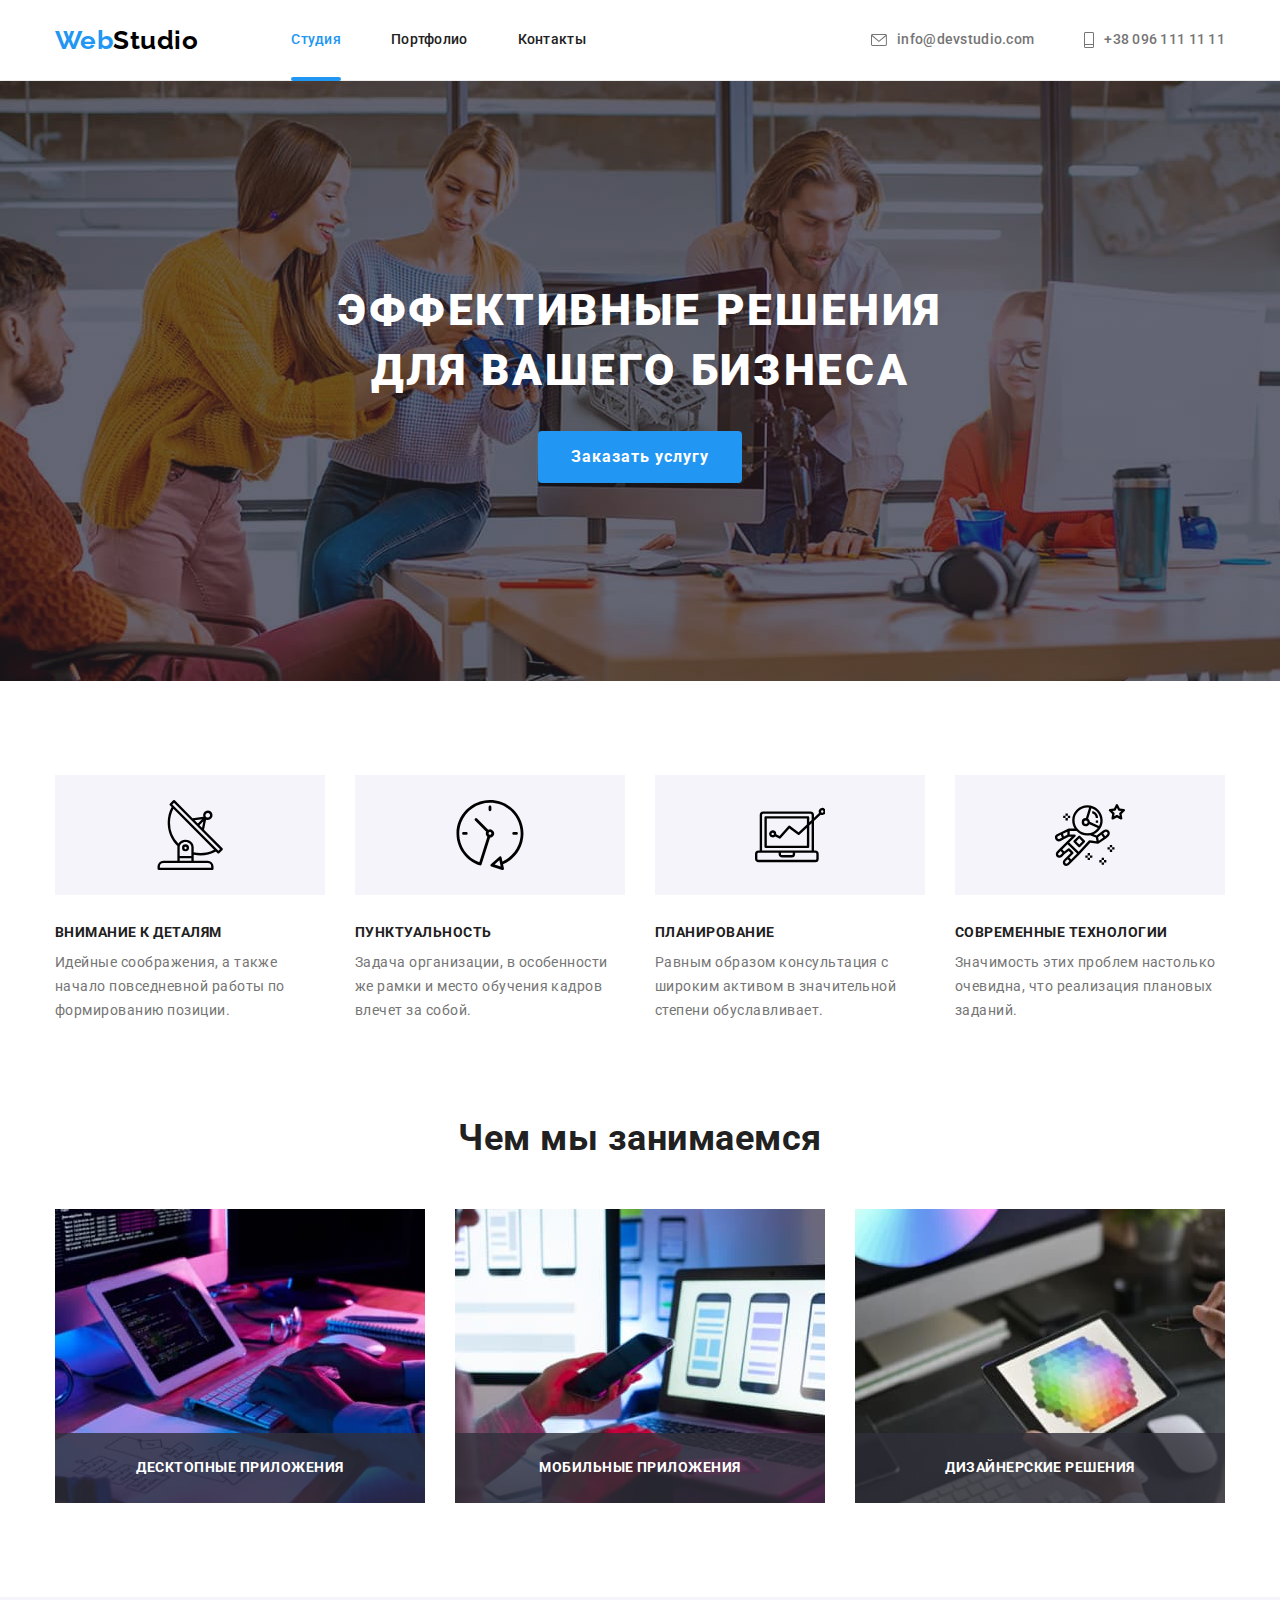
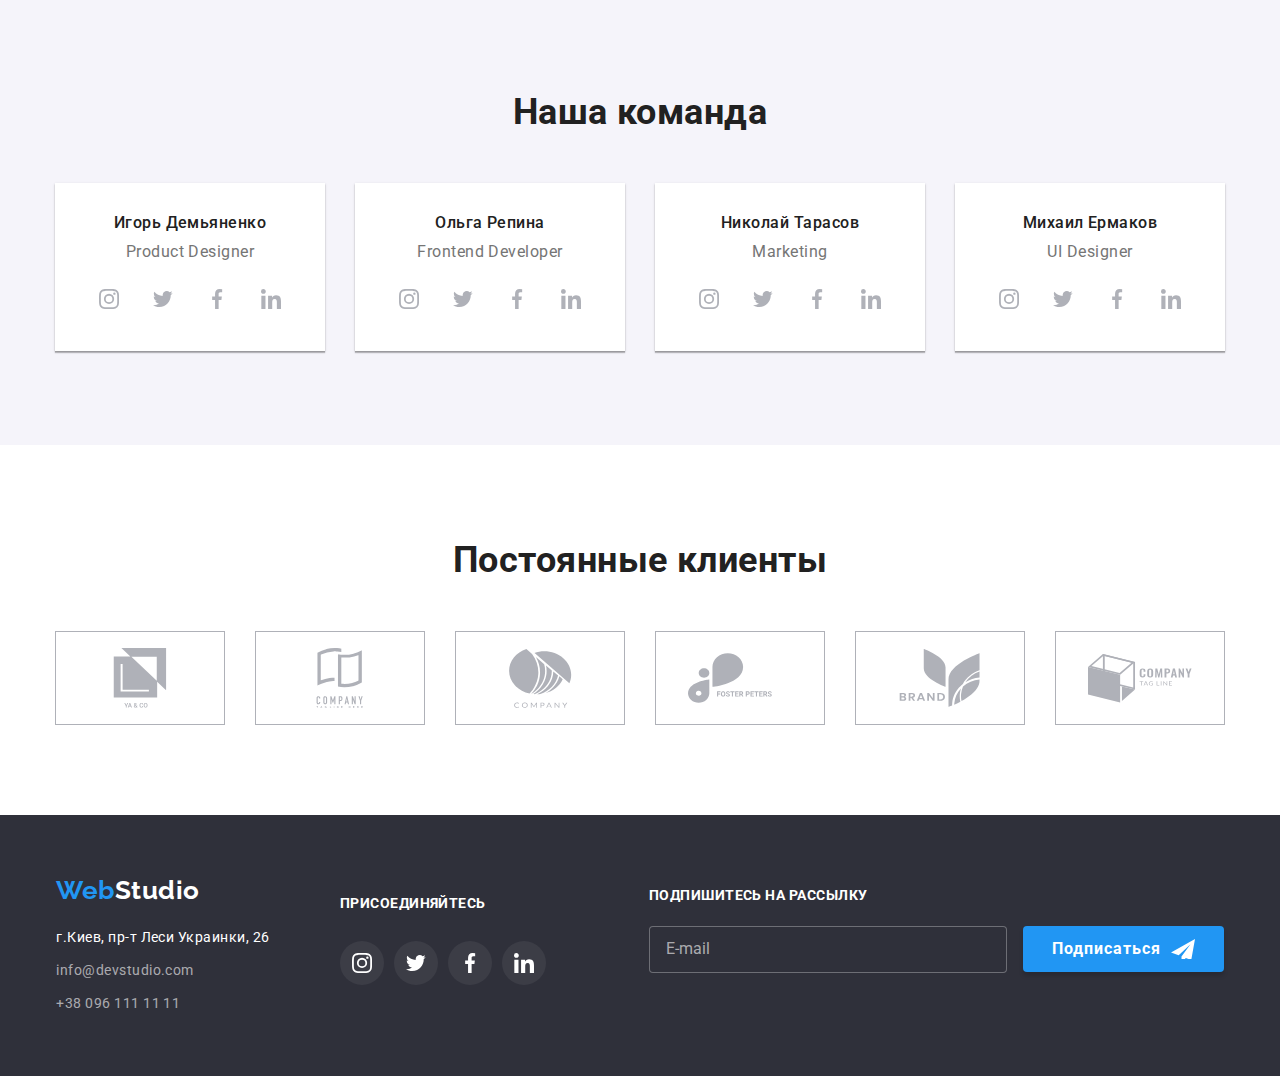
==== commit 11358fe9: "check" ====
--- a/index.html
+++ b/index.html
@@ -186,7 +186,7 @@
                 <h2 class="team__title section-title">Наша команда</h2>
                 <ul class="team-list list">
                     <li class="team-list__item">
-                        <img class="photo thumb-team" srcset="
+                        <picture class="photo thumb-team" srcset="
                     ./images/mobile-product-designer.jpg 1x,                   
                     ./images/mobile-product-designer-2x.jpg 2x
                   " src="./images/mobile-product-designer.jpg" alt="фото Игоря Демьяненко" width="450" />
@@ -230,7 +230,7 @@
                     </li>
 
                     <li class="team-list__item">
-                        <img class="photo thumb-team" srcset="
+                        <picture class="photo thumb-team" srcset="
                     ./images/mobile-frontend-developer.jpg 1x,                   
                     ./images/mobile-frontend-developer-2x.jpg 2x
                   " src="./images/mobile-frontend-developer.jpg" alt="фото Ольга Репина" width="450" />
@@ -273,7 +273,7 @@
                         </div>
                     </li>
                     <li class="team-list__item">
-                        <img class="photo thumb-team" srcset="
+                        <picture class="photo thumb-team" srcset="
                     ./images/mobile-marketing.jpg 1x,                   
                     ./images/mobile-marketing-2x.jpg 2x
                   " src="./images/mobile-marketing.jpg" alt="фото Николай Тарасов" width="450" />
@@ -316,7 +316,7 @@
                         </div>
                     </li>
                     <li class="team-list__item">
-                        <img class="photo thumb-team" srcset="
+                        <picture class="photo thumb-team" srcset="
                     ./images/mobile-ui-designer.jpg 1x,                   
                     ./images/mobile-ui-designer-2x.jpg 2x
                   " src="./images/mobile-ui-designer.jpg" alt="фото Михаил Ермаков" width="450" />
@@ -529,7 +529,7 @@
                 </div>
                 <div class="form-field-chek">
 
-                    <label class="policy-label" for="policy"></a>
+                    <label class="policy-label" for="policy">
                         <input class="form-checkbox" type="checkbox" name="policy" id="policy">
                         <span class="icon-chek"></span>
                         Соглашаюсь с рассылкой и принимаю <a class="policy-link" href="">Условия договора</a>
--- a/css/main.min.css
+++ b/css/main.min.css
@@ -1 +1 @@
-:root{--primary-text-color: #212121;--secondary-text-color: #757575;--white-text-color: #ffffff;--accent-color: #2196f3;--black-logo-color: #000000;--footer-text-color: rgba(255, 255, 255, 0.6);--white-background-color: #ffffff;--hero-background-color: #2f303a;--team-background-color: #f5f4fa}body{font-family:"Roboto";letter-spacing:.03em;background-color:var(--white-background-color);color:var(--primary-text-color)}.list{list-style:none}.link{text-decoration:none}h1,h2,h3,h4,h5,h6,p,ul{margin:0;padding:0}img{display:block;width:100%;height:auto}.container{width:100%;margin-left:auto;margin-right:auto;padding-left:15px;padding-right:15px}@media screen and (min-width: 480px){.container{padding-left:15px;padding-right:15px;width:480px}}@media screen and (min-width: 768px){.container{width:768px}}@media screen and (min-width: 1200px){.container{width:1200px}}.section-title{font-weight:700;font-size:36px;line-height:1.17;text-align:center;color:var(--primary-text-color)}.logo{font-family:"Raleway";font-weight:700;font-size:26px;line-height:1.19;align-items:center;text-align:center;color:var(--accent-color)}.visually-hidden{position:absolute;width:1px;height:1px;margin:-1px;padding:0;overflow:hidden;border:0;clip:rect(0 0 0 0)}.header{border-bottom:1px solid #ececec}@media screen and (max-width: 767px){.header{padding-top:16px;padding-bottom:16px}}.header__section{display:flex;align-items:center;justify-content:space-between;padding-left:15px;padding-right:15px}@media screen and (max-width: 767px){.header__section{max-width:767px}}.header__nav{display:flex;align-items:center}.header__logo{margin-right:93px}.header__logo--black{color:var(--black-logo-color)}.nav{display:flex}@media screen and (max-width: 767px){.nav{display:none}}.nav__item:not(:last-child){margin-right:50px}.nav__link{display:block;padding-top:32px;padding-bottom:32px;font-weight:500;font-size:14px;line-height:1.14;letter-spacing:.02em;color:var(--primary-text-color);position:relative;transition:color 250ms cubic-bezier(0.4, 0, 0.2, 1)}.nav__link:focus,.nav__link:hover{color:var(--accent-color)}.nav__link--current{color:var(--accent-color)}.nav__link--current::after{position:absolute;display:block;content:"";width:100%;height:4px;border-radius:2px;bottom:-1px;background-color:var(--accent-color)}.header-contact{display:flex}@media screen and (max-width: 767px){.header-contact{display:none}}@media screen and (min-width: 768px)and (max-width: 1199px){.header-contact{flex-direction:column;align-content:center}}.header-contack__list{margin-left:auto}.header-contact__item+.header-contact__item{margin-left:50px}@media screen and (min-width: 768px)and (max-width: 1199px){.header-contact__item+.header-contact__item{margin-left:0px}}@media screen and (min-width: 768px)and (max-width: 1199px){.header-contact__item{margin-left:0px}}.header-contact__link{display:inline-flex;padding:32px 0px 32px;align-items:center;font-weight:500;font-size:14px;line-height:1.14;letter-spacing:.02em;color:var(--secondary-text-color);transition:color 250ms cubic-bezier(0.4, 0, 0.2, 1)}.header-contact__link:hover,.header-contact__link:focus{color:var(--accent-color)}@media screen and (min-width: 768px)and (max-width: 1199px){.header-contact__link{padding:0}}@media screen and (min-width: 768px)and (max-width: 1199px){.header-contact__item:not(:last-child){margin-bottom:10px}}.header-contact__icon{margin-right:10px;fill:currentColor}.mob-menu{width:100vw;height:100vh;position:fixed;background-color:#fff;top:0;right:0;padding:15px 10px 48px 40px;z-index:999}.flex{display:flex;flex-direction:column;justify-content:space-between}.menu-open{display:flex;align-items:center;justify-content:center;width:40px;height:40px;background-color:rgba(0,0,0,0);color:#212121;border:none;margin-left:auto;cursor:pointer}.menu-open:hover,.menu-open:focus{fill:var(--accent-color)}@media screen and (min-width: 768px){.menu-open{display:none}}.menu-close{display:flex;align-items:center;justify-content:center;background-color:rgba(0,0,0,0);color:#212121;border:none;margin-left:auto;cursor:pointer}.menu-close:hover,.menu-close:focus{fill:var(--accent-color)}.mob-menu-list__item:not(:last-child){margin-bottom:32px}.mob-menu-list__link{font-family:Roboto;font-weight:500;font-size:40px;line-height:1.18;letter-spacing:.02em;color:#212121}.mob-menu-list__link:focus,.mob-menu-list__link:hover{color:var(--accent-color)}.mob-menu-list__link--current{color:var(--accent-color)}.mob-menu-list__tell{display:block;margin-bottom:32px;font-family:Roboto;font-style:normal;font-weight:500;font-size:34px;line-height:1.18;letter-spacing:.02em;color:#2196f3}.mob-menu-list__mail{display:block;font-family:Roboto;font-style:normal;font-weight:500;font-size:24px;line-height:1.17;letter-spacing:.02em;color:#757575;margin-bottom:64px}.mob-menu-list__social{display:flex;flex-direction:row;column-gap:20px}.mob-menu-list__social-item{position:relative;font-weight:500;font-size:18px;line-height:1.22;letter-spacing:.02em;color:#2196f3}.mob-menu-list__social-item:not(:first-child)::before{content:"";display:block;position:absolute;top:0;left:-10px;width:1px;height:22px;background-color:rgba(33,33,33,.2)}.mob-menu.is-hidden{opacity:0;visibility:hidden;pointer-events:none}.hero{text-align:center;margin-left:auto;margin-right:auto;background-color:var(--hero-background-color);background-image:linear-gradient(to right, rgba(47, 48, 58, 0.4), rgba(47, 48, 58, 0.4)),url("../img/hero-mobile.jpg");background-repeat:no-repeat;background-size:cover;background-position:center;height:400px;padding-top:118px;padding-bottom:0px}@media screen and (min-device-pixel-ratio: 2),screen and (min-resolution: 192dpi),screen and (min-resolution: 2dppx){.hero{background-image:linear-gradient(to right, rgba(47, 48, 58, 0.4), rgba(47, 48, 58, 0.4)),url(../images/hero-mobile2x.jpg)}}@media screen and (min-width: 768px){.hero{background-image:linear-gradient(to right, rgba(47, 48, 58, 0.4), rgba(47, 48, 58, 0.4)),url("../images/hero-tablet.jpg")}}@media screen and (min-width: 768px)and (min-device-pixel-ratio: 2),screen and (min-width: 768px)and (min-resolution: 192dpi),screen and (min-width: 768px)and (min-resolution: 2dppx){.hero{background-image:linear-gradient(to right, rgba(47, 48, 58, 0.4), rgba(47, 48, 58, 0.4)),url("../images/hero-tablet2x.jpg")}}@media screen and (min-width: 1200px){.hero{background-image:linear-gradient(to right, rgba(47, 48, 58, 0.4), rgba(47, 48, 58, 0.4)),url("../images/hero-desctop.jpg")}}@media screen and (min-width: 1200px)and (min-device-pixel-ratio: 2),screen and (min-width: 1200px)and (min-resolution: 192dpi),screen and (min-width: 1200px)and (min-resolution: 2dppx){.hero{background-image:linear-gradient(to right, rgba(47, 48, 58, 0.4), rgba(47, 48, 58, 0.4)),url("../images/hero-desctop2x.jpg")}}@media screen and (min-width: 1200px){.hero{max-width:1600px;height:600px;padding-top:200px}}.hero__title{padding:0;margin-bottom:30px;margin-left:auto;margin-right:auto;max-width:250px;font-weight:900;font-size:18px;line-height:1.62;letter-spacing:.06em;text-transform:uppercase;color:var(--white-text-color)}@media screen and (min-width: 480px){.hero__title{font-size:26px;max-width:360px}}@media screen and (min-width: 1200px){.hero__title{font-size:44px;max-width:360px;line-height:1.36;max-width:696px;margin-left:auto;margin-right:auto}}.hero__btn{display:inline-block;min-width:140px;border-radius:4px;border:1px solid rgba(0,0,0,0);padding:7px;background-color:var(--accent-color);color:var(--white-text-color);font-family:"Roboto";font-weight:700;font-size:12px;line-height:1.87;align-items:center;text-align:center;letter-spacing:.06em;cursor:pointer;transition:background-color 250ms cubic-bezier(0.4, 0, 0.2, 1),color 250ms cubic-bezier(0.4, 0, 0.2, 1)}.hero__btn:hover,.hero__btn:focus{background-color:#188ce8;color:var(--white-text-color)}@media screen and (min-width: 480px){.hero__btn{padding:10px 32px;font-size:16px;min-width:200px}}.features{padding-top:60px;padding-bottom:60px}@media screen and (min-width: 1200px){.features{padding-top:94px;padding-bottom:94px}}@media screen and (max-width: 479px){.features{padding-left:15px;padding-right:15px}}.features-flex{display:flex;flex-wrap:wrap}.features-list{justify-content:center;grid-gap:30px}@media screen and (min-width: 480px){.features-list__item{width:450px}}@media screen and (min-width: 768px){.features-list__item{width:354px}}@media screen and (min-width: 1200px){.features-list__item{width:270px}}.features-list__icon-fon{display:flex;height:120px;align-items:center;justify-content:center;flex-direction:column;margin-bottom:30px;background-color:var(--team-background-color)}@media screen and (min-width: 480px){.features-list__icon-fon{width:450px}}@media screen and (min-width: 768px){.features-list__icon-fon{width:354px}}@media screen and (min-width: 1200px){.features-list__icon-fon{width:270px}}.features-list__icon{align-items:center}.features-list__title{margin-bottom:10px;font-weight:700;font-size:14px;line-height:1.14;text-transform:uppercase;text-align:center}@media screen and (min-width: 768px){.features-list__title{text-align:left}}.features-list__text{font-size:14px;line-height:1.71;color:var(--secondary-text-color)}.work{padding-bottom:94px;display:none}@media screen and (min-width: 1200px){.work{display:block}}.work__title{margin-bottom:50px}.work-list{display:flex;justify-content:center;align-items:center;grid-gap:30px}.work-list__item{position:relative}.work-list__text{width:100%;position:absolute;bottom:0;left:0;padding:27px 0px;font-weight:bold;font-size:14px;line-height:1.14;text-align:center;text-transform:uppercase;color:var(--white-text-color);background-color:rgba(47,48,58,.8)}.team{padding-top:60px;padding-bottom:60px;background-color:var(--team-background-color)}@media screen and (min-width: 1200px){.team{padding-top:94px;padding-bottom:94px}}.team__title{margin-bottom:30px;font-weight:700;font-size:28px;line-height:1.17;text-align:center}@media screen and (min-width: 1200px){.team__title{margin-bottom:50px;font-size:36px}}.team-list{display:flex;flex-wrap:wrap;justify-content:center;align-items:center;grid-gap:30px}.team-list__item{box-shadow:0px 1px 3px rgba(0,0,0,.12),0px 1px 1px rgba(0,0,0,.14),0px 2px 1px rgba(0,0,0,.2);background-color:var(--white-background-color)}@media screen and (max-width: 479px){.team-list__item{width:270px}}@media screen and (min-width: 480px){.team-list__item{width:450px}}@media screen and (min-width: 768px){.team-list__item{width:354px}}@media screen and (min-width: 1200px){.team-list__item{width:270px}}.team-list__workers{padding:30px 0px}.team-list__worker{font-weight:500;font-size:16px;line-height:1.19;text-align:center}.team-list__profession{margin-top:10px;font-size:16px;line-height:1.19;text-align:center;color:var(--secondary-text-color)}.team-list__social-list{display:flex;justify-content:center;align-items:center;padding:0px 32px;margin-top:16px;list-style:none;gap:10px}.team-list__social-item{width:44px;height:44px}.team-list__social-link{display:block;width:44px;height:44px;border-radius:50%;color:#afb1b8;background-color:#fff;transition:background-color 250ms cubic-bezier(0.4, 0, 0.2, 1),color 250ms cubic-bezier(0.4, 0, 0.2, 1)}.team-list__social-link:hover,.team-list__social-link:focus{color:#fff;background-color:var(--accent-color)}.team-list__social-icon{margin:12px 0px 0px 12px;fill:currentColor}.client{padding-top:60px;padding-bottom:60px}@media screen and (min-width: 1200px){.client{padding-top:94px;padding-bottom:94px}}.client__title{margin-bottom:30px;font-weight:700;font-size:28px;line-height:1.17;text-align:center}@media screen and (min-width: 1200px){.client__title{margin-bottom:50px;font-size:36px}}.client__list{justify-content:center;align-items:center;grid-gap:30px}.customers{display:flex;flex-wrap:wrap}@media screen and (min-width: 1200px){.customers{flex-wrap:nowrap}}.customers__item{height:90px;transition:border-color 250ms cubic-bezier(0.4, 0, 0.2, 1),color 250ms cubic-bezier(0.4, 0, 0.2, 1)}.customers__item:focus,.customers__item:hover{color:var(--accent-color);border-color:var(--accent-color)}@media screen and (max-width: 767px){.customers__item{width:210px}}@media screen and (min-width: 768px){.customers__item{width:226px}}@media screen and (min-width: 1200px){.customers__item{width:170px}}.customers__link{display:flex;justify-content:center;align-items:center;border:1px solid #afb1b8;color:#afb1b8;background-color:#fff;padding:16px 32px;transition:border-color 250ms cubic-bezier(0.4, 0, 0.2, 1),color 250ms cubic-bezier(0.4, 0, 0.2, 1)}.customers__link:focus,.customers__link:hover{color:var(--accent-color);border-color:var(--accent-color)}@media screen and (min-width: 1200px){.customers__link{width:170px}}.customers__icon{fill:currentColor}.footer{text-align:center;padding:60px 0px;background-color:var(--hero-background-color)}.footer__flex{display:block;margin:0;padding:0px;list-style:none}@media(min-width: 768px){.footer__flex{display:flex;justify-content:center;flex-wrap:wrap;gap:30px 165px}}@media(min-width: 1200px){.footer__flex{display:flex;justify-content:center;text-align:left;gap:70px}}.footer__logo--white{color:var(--white-text-color)}.footer-contact__link.footer-contact__address.link{color:var(--white-text-color)}.footer-contact__link.footer-contact__address.link:hover,.footer-contact__link.footer-contact__address.link:focus{color:var(--accent-color)}.footer-contact{margin-top:20px}.footer-contact__item{margin-top:9px}.footer-contact__link{font-style:normal;font-size:14px;line-height:1.71;color:var(--footer-text-color);transition:color 250ms cubic-bezier(0.4, 0, 0.2, 1)}.footer-contact__link:hover,.footer-contact__link:focus{color:var(--accent-color)}.social-section{display:block;margin-top:60px;text-align:center}@media(min-width: 768px){.social-section{margin-top:0px}}.social-section__text{padding:20px 0px 10px 0px;margin-bottom:20px;font-weight:700;font-size:14px;line-height:1.14px;text-transform:uppercase;color:var(--white-text-color)}@media(min-width: 768px){.social-section__text{padding-bottom:10px}}@media(min-width: 1200px){.social-section__text{text-align:left}}.footer-list{display:flex;justify-content:space-between;justify-content:center;padding:0;margin-top:0;list-style:none}.footer-list__item{width:44px;height:44px;margin-right:10px}.footer-list__link{display:flex;width:44px;height:44px;border-radius:50%;color:#fff;background-color:rgba(255,255,255,.062745098);transition:background-color 250ms cubic-bezier(0.4, 0, 0.2, 1),color 250ms cubic-bezier(0.4, 0, 0.2, 1)}.footer-list__link:hover,.footer-list__link:focus{color:#fff;background-color:var(--accent-color)}.footer-list__icon{margin:12px 0px 0px 12px;fill:currentColor}.footer-submit{margin-top:60px}@media(min-width: 768px){.footer-submit{margin-top:0px;padding:0}}@media(min-width: 1200px){.footer-submit{margin-left:23px}}.footer-submit__text{padding:20px 0px 10px 0px;margin-bottom:20px;font-weight:700;font-size:14px;line-height:1.14px;text-transform:uppercase;color:var(--white-text-color)}.footer-submit__input{margin-bottom:20px;width:100%;margin:0;padding:13px 16px;border-radius:4px;outline:none;border:1px solid rgba(255,255,255,.3);background-color:var(--hero-background-color);color:var(--white-text-color)}.footer-submit__input:focus,.footer-submit__input:hover{border-color:var(--accent-color)}.footer-submit__input::placeholder{font-size:16px;line-height:1.25;color:rgba(255,255,255,.6)}@media(min-width: 1200px){.footer-submit__input{width:358px;margin-right:12px}}.footer-submit__btn{display:inline-flex;align-items:center;justify-content:center;border:none;margin-top:20px;padding:8px 29px;border-radius:4px;background-color:var(--accent-color);box-shadow:0px 4px 4px rgba(0,0,0,.15);color:var(--white-text-color);font-family:"Roboto";font-style:normal;font-weight:700;font-size:16px;line-height:1.87;letter-spacing:.06em;cursor:pointer;min-height:43px}@media(min-width: 1200px){.footer-submit__btn{margin-top:0px}}.footer-submit__btn:hover,.footer-submit__btn:focus{background-color:#188ce8}.footer-submit__btn::after{content:"";display:inline-block;width:24px;height:20px;margin-left:10px;background-image:url(../images/send.svg)}.portfolio-section{padding-top:60px;padding-bottom:60px}@media screen and (min-width: 1200px){.portfolio-section{padding-top:94px;padding-bottom:94px}}@media screen and (max-width: 479px){.portfolio-section{padding-left:15px;padding-right:15px}}.portfolio-btn-list{display:flex;flex-wrap:wrap;justify-content:flex-start;margin-bottom:40px;grid-gap:8px;grid-row-gap:15px}@media(min-width: 768px){.portfolio-btn-list{justify-content:center;margin-bottom:30px}}@media(min-width: 1200px){.portfolio-btn-list{margin-bottom:50px}}.portfolio-item:hover .portfolio-overlay{transform:translateY(0)}.portfolio-description{position:relative;overflow:hidden}.portfolio-overlay{position:absolute;display:inline-block;content:"";width:100%;height:100%;top:0;left:0;background-color:rgba(33,150,243,.9);transform:translateY(100%);transition:transform 250ms cubic-bezier(0.4, 0, 0.2, 1)}.portfolio-description-text{position:absolute;top:0;left:0;padding:63px 24px;font-size:18px;line-height:1.56;color:var(--white-text-color)}.portfolio-btn{display:inline-block;min-width:73px;border-radius:4px;border:1px solid rgba(0,0,0,0);padding:6px 22px;font-family:"Roboto";font-weight:500;font-size:16px;line-height:1.63;letter-spacing:.03em;text-align:center;background-color:var(--team-background-color);color:var(--primary-text-color);cursor:pointer;transition:background-color 250ms cubic-bezier(0.4, 0, 0.2, 1),color 250ms cubic-bezier(0.4, 0, 0.2, 1),box-shadow 250ms cubic-bezier(0.4, 0, 0.2, 1)}.portfolio-btn:hover,.portfolio-btn:focus{background-color:var(--accent-color);color:var(--white-text-color);box-shadow:0px 3px 1px rgba(0,0,0,.1),0px 1px 2px rgba(0,0,0,.08),0px 2px 2px rgba(0,0,0,.12)}.portfolio-list{display:grid;grid-template-columns:auto;gap:30px 30px;align-items:stretch}@media screen and (min-width: 480px){.portfolio-list{grid-template-columns:auto}}@media screen and (min-width: 768px){.portfolio-list{grid-template-columns:auto auto}}@media screen and (min-width: 1200px){.portfolio-list{grid-template-columns:auto auto auto}}.portfolio-item{transition:box-shadow 250ms cubic-bezier(0.4, 0, 0.2, 1)}.portfolio-item:hover,.portfolio-item:focus{box-shadow:0px 3px 1px rgba(0,0,0,.1),0px 1px 2px rgba(0,0,0,.08),0px 2px 2px rgba(0,0,0,.12)}.portfolio-border{border:1px solid #eee;border-top:rgba(0,0,0,0);padding:20px 24px}.portfolio-list-title{font-weight:700;font-size:18px;line-height:2;letter-spacing:.06em}.portfolio-list-text{margin-top:4px;font-size:16px;line-height:1.87;color:var(--secondary-text-color)}.backdrop{position:fixed;display:flex;align-items:center;justify-content:center;width:100vw;height:100vh;background-color:rgba(0,0,0,.2);top:0;transition:opacity 250ms cubic-bezier(0.4, 0, 0.2, 1),visibility 250ms cubic-bezier(0.4, 0, 0.2, 1)}.backdrop.is-hidden{opacity:0;visibility:hidden;pointer-events:none}.backdrop.is-hidden .modal{transform:scale(2)}.modal{width:320px;min-height:581px;background-color:#fff;position:relative;transform:scale(1);transition:transform 250ms cubic-bezier(0.4, 0, 0.2, 1)}@media screen and (min-width: 480px){.modal{width:450px;min-height:609px}}@media screen and (min-width: 1200px){.modal{width:528px;min-height:581px}}.modal-icon{fill:var(--black-logo-color);transition:fill 250ms cubic-bezier(0.4, 0, 0.2, 1)}.close-btn{position:absolute;display:flex;align-items:center;justify-content:center;right:8px;top:8px;background-color:rgba(0,0,0,0);border-radius:50%;width:30px;height:30px;border:1px solid rgba(0,0,0,.1);cursor:pointer}.close-btn:hover .modal-icon{fill:var(--accent-color)}.form{margin-left:auto;margin-right:auto;padding:40px}@media screen and (min-width: 480px){.form{width:450px}}@media screen and (min-width: 1200px){.form{width:528px}}.form-title{display:block;font-weight:700;font-size:20px;line-height:1.15;text-align:center}.top-title{margin-top:12px}.form-field{position:relative;display:flex;flex-direction:column;margin-bottom:10px}.form-label,.comment-label{font-size:12px;line-height:1.16;letter-spacing:.01em;color:var(--secondary-text-color);margin-bottom:4px}.form-input{width:100%;margin:0;padding:11px 42px;border:1px solid rgba(33,33,33,.2);border-radius:4px;outline:none;transition:border-color 250ms cubic-bezier(0.4, 0, 0.2, 1)}.form-input:focus{border-color:var(--accent-color)}.form-input:focus~.input-icon{fill:var(--accent-color)}.input-icon{position:absolute;top:50%;left:15px;transform:translateY(25%);display:inline-block;width:12px;height:12px;transition:fill 250ms cubic-bezier(0.4, 0, 0.2, 1)}textarea{resize:none;border:1px solid rgba(33,33,33,.2);border-radius:4px;padding:12px 16px;font-size:12px;line-height:1.17;letter-spacing:.01em;height:120px;outline:none;transition:border-color 250ms cubic-bezier(0.4, 0, 0.2, 1)}textarea:focus{border-color:var(--accent-color)}.comment::placeholder{font-size:12px;line-height:1.17;letter-spacing:.01em;color:#757575}.form-field-chek{padding-left:0px;margin-top:25px;margin-bottom:30px}@media screen and (min-width: 1200px){.form-field-chek{padding-left:14px}}.icon-chek{display:inline-block;width:16px;height:15px;border:2px solid #212121;border-radius:2px;margin-right:7px}.form-checkbox{position:absolute;width:1px;height:1px;margin:-1px;padding:0;overflow:hidden;border:0;clip:rect(0 0 0 0)}.form-checkbox:checked+.icon-chek{background-image:url(../images/icon-check.svg);background-position:center;background-repeat:no-repeat;background-color:var(--accent-color);background-origin:border-box;border-color:var(--accent-color)}.policy-label{position:relative;display:flex;align-items:center;font-size:11px;line-height:1.14;color:var(--secondary-text-color)}@media screen and (max-width: 479px){.policy-label{font-size:10px;line-height:1.11}}@media screen and (min-width: 1200px){.policy-label{font-size:14px;line-height:1.71}}.policy-link{margin-left:3px;color:#2196f3}@media screen and (max-width: 479px){.policy-link{position:absolute;top:18px;left:21px}}.form-btn{display:flex;align-items:center;justify-content:center;margin:0 auto;padding:10px 56px;border:none;border-radius:4px;text-align:center;text-decoration:none;font-family:"Roboto";font-style:normal;font-weight:700;font-size:16px;line-height:1.87;letter-spacing:.06em;cursor:pointer;background-color:var(--accent-color);box-shadow:0px 4px 4px rgba(0,0,0,.15);color:var(--white-text-color);transition:background-color 250ms cubic-bezier(0.4, 0, 0.2, 1)}.form-btn:focus,.form-btn:hover{background-color:#188ce8}/*# sourceMappingURL=main.min.css.map */+:root{--primary-text-color: #212121;--secondary-text-color: #757575;--white-text-color: #ffffff;--accent-color: #2196f3;--black-logo-color: #000000;--footer-text-color: rgba(255, 255, 255, 0.6);--white-background-color: #ffffff;--hero-background-color: #2f303a;--team-background-color: #f5f4fa}body{font-family:"Roboto";letter-spacing:.03em;background-color:var(--white-background-color);color:var(--primary-text-color)}.list{list-style:none}.link{text-decoration:none}h1,h2,h3,h4,h5,h6,p,ul{margin:0;padding:0}img{display:block;width:100%;height:auto}.container{width:100%;margin-left:auto;margin-right:auto;padding-left:15px;padding-right:15px}@media screen and (min-width: 480px){.container{padding-left:15px;padding-right:15px;width:480px}}@media screen and (min-width: 768px){.container{width:768px}}@media screen and (min-width: 1200px){.container{width:1200px}}.section-title{font-weight:700;font-size:36px;line-height:1.17;text-align:center;color:var(--primary-text-color)}.logo{font-family:"Raleway";font-weight:700;font-size:26px;line-height:1.19;align-items:center;text-align:center;color:var(--accent-color)}.visually-hidden{position:absolute;width:1px;height:1px;margin:-1px;padding:0;overflow:hidden;border:0;clip:rect(0 0 0 0)}.header{border-bottom:1px solid #ececec}@media screen and (max-width: 767px){.header{padding-top:16px;padding-bottom:16px}}.header__section{display:flex;align-items:center;justify-content:space-between;padding-left:15px;padding-right:15px}@media screen and (max-width: 767px){.header__section{max-width:767px}}.header__nav{display:flex;align-items:center}.header__logo{margin-right:93px}.header__logo--black{color:var(--black-logo-color)}.nav{display:flex}@media screen and (max-width: 767px){.nav{display:none}}.nav__item:not(:last-child){margin-right:50px}.nav__link{display:block;padding-top:32px;padding-bottom:32px;font-weight:500;font-size:14px;line-height:1.14;letter-spacing:.02em;color:var(--primary-text-color);position:relative;transition:color 250ms cubic-bezier(0.4, 0, 0.2, 1)}.nav__link:focus,.nav__link:hover{color:var(--accent-color)}.nav__link--current{color:var(--accent-color)}.nav__link--current::after{position:absolute;display:block;content:"";width:100%;height:4px;border-radius:2px;bottom:-1px;background-color:var(--accent-color)}.header-contact{display:flex}@media screen and (max-width: 767px){.header-contact{display:none}}@media screen and (min-width: 768px)and (max-width: 1199px){.header-contact{flex-direction:column;align-content:center}}.header-contack__list{margin-left:auto}.header-contact__item+.header-contact__item{margin-left:50px}@media screen and (min-width: 768px)and (max-width: 1199px){.header-contact__item+.header-contact__item{margin-left:0px}}@media screen and (min-width: 768px)and (max-width: 1199px){.header-contact__item{margin-left:0px}}.header-contact__link{display:inline-flex;padding:32px 0px 32px;align-items:center;font-weight:500;font-size:14px;line-height:1.14;letter-spacing:.02em;color:var(--secondary-text-color);transition:color 250ms cubic-bezier(0.4, 0, 0.2, 1)}.header-contact__link:hover,.header-contact__link:focus{color:var(--accent-color)}@media screen and (min-width: 768px)and (max-width: 1199px){.header-contact__link{padding:0}}@media screen and (min-width: 768px)and (max-width: 1199px){.header-contact__item:not(:last-child){margin-bottom:10px}}.header-contact__icon{margin-right:10px;fill:currentColor}.mob-menu{width:100vw;height:100vh;position:fixed;background-color:#fff;top:0;right:0;padding:15px 10px 48px 40px;z-index:999}.flex{display:flex;flex-direction:column;justify-content:space-between}.menu-open{display:flex;align-items:center;justify-content:center;width:40px;height:40px;background-color:rgba(0,0,0,0);color:#212121;border:none;margin-left:auto;cursor:pointer}.menu-open:hover,.menu-open:focus{fill:var(--accent-color)}@media screen and (min-width: 768px){.menu-open{display:none}}.menu-close{display:flex;align-items:center;justify-content:center;background-color:rgba(0,0,0,0);color:#212121;border:none;margin-left:auto;cursor:pointer}.menu-close:hover,.menu-close:focus{fill:var(--accent-color)}.mob-menu-list__item:not(:last-child){margin-bottom:32px}.mob-menu-list__link{font-family:Roboto;font-weight:500;font-size:40px;line-height:1.18;letter-spacing:.02em;color:#212121}.mob-menu-list__link:focus,.mob-menu-list__link:hover{color:var(--accent-color)}.mob-menu-list__link--current{color:var(--accent-color)}.mob-menu-list__tell{display:block;margin-bottom:32px;font-family:Roboto;font-style:normal;font-weight:500;font-size:34px;line-height:1.18;letter-spacing:.02em;color:#2196f3}.mob-menu-list__mail{display:block;font-family:Roboto;font-style:normal;font-weight:500;font-size:24px;line-height:1.17;letter-spacing:.02em;color:#757575;margin-bottom:64px}.mob-menu-list__social{display:flex;flex-direction:row;column-gap:20px}.mob-menu-list__social-item{position:relative;font-weight:500;font-size:18px;line-height:1.22;letter-spacing:.02em;color:#2196f3}.mob-menu-list__social-item:not(:first-child)::before{content:"";display:block;position:absolute;top:0;left:-10px;width:1px;height:22px;background-color:rgba(33,33,33,.2)}.mob-menu.is-hidden{opacity:0;visibility:hidden;pointer-events:none}.hero{text-align:center;margin-left:auto;margin-right:auto;background-color:var(--hero-background-color);background-image:linear-gradient(to right, rgba(47, 48, 58, 0.4), rgba(47, 48, 58, 0.4)),url("../img/hero-mobile.jpg");background-repeat:no-repeat;background-size:cover;background-position:center;height:400px;padding-top:118px;padding-bottom:0px}@media screen and (min-device-pixel-ratio: 2),screen and (min-resolution: 192dpi),screen and (min-resolution: 2dppx){.hero{background-image:linear-gradient(to right, rgba(47, 48, 58, 0.4), rgba(47, 48, 58, 0.4)),url(../images/hero-mobile2x.jpg)}}@media screen and (min-width: 768px){.hero{background-image:linear-gradient(to right, rgba(47, 48, 58, 0.4), rgba(47, 48, 58, 0.4)),url("../images/hero-tablet.jpg")}}@media screen and (min-width: 768px)and (min-device-pixel-ratio: 2),screen and (min-width: 768px)and (min-resolution: 192dpi),screen and (min-width: 768px)and (min-resolution: 2dppx){.hero{background-image:linear-gradient(to right, rgba(47, 48, 58, 0.4), rgba(47, 48, 58, 0.4)),url("../images/hero-tablet2x.jpg")}}@media screen and (min-width: 1200px){.hero{background-image:linear-gradient(to right, rgba(47, 48, 58, 0.4), rgba(47, 48, 58, 0.4)),url("../images/hero-desctop.jpg")}}@media screen and (min-width: 1200px)and (min-device-pixel-ratio: 2),screen and (min-width: 1200px)and (min-resolution: 192dpi),screen and (min-width: 1200px)and (min-resolution: 2dppx){.hero{background-image:linear-gradient(to right, rgba(47, 48, 58, 0.4), rgba(47, 48, 58, 0.4)),url("../images/hero-desctop2x.jpg")}}@media screen and (min-width: 1200px){.hero{max-width:1600px;height:600px;padding-top:200px}}.hero__title{padding:0;margin-bottom:30px;margin-left:auto;margin-right:auto;max-width:250px;font-weight:900;font-size:18px;line-height:1.62;letter-spacing:.06em;text-transform:uppercase;color:var(--white-text-color)}@media screen and (min-width: 480px){.hero__title{font-size:26px;max-width:360px}}@media screen and (min-width: 1200px){.hero__title{font-size:44px;max-width:360px;line-height:1.36;max-width:696px;margin-left:auto;margin-right:auto}}.hero__btn{display:inline-block;min-width:140px;border-radius:4px;border:1px solid rgba(0,0,0,0);padding:7px;background-color:var(--accent-color);color:var(--white-text-color);font-family:"Roboto";font-weight:700;font-size:12px;line-height:1.87;align-items:center;text-align:center;letter-spacing:.06em;cursor:pointer;transition:background-color 250ms cubic-bezier(0.4, 0, 0.2, 1),color 250ms cubic-bezier(0.4, 0, 0.2, 1)}.hero__btn:hover,.hero__btn:focus{background-color:#188ce8;color:var(--white-text-color)}@media screen and (min-width: 480px){.hero__btn{padding:10px 32px;font-size:16px;min-width:200px}}.features{padding-top:60px;padding-bottom:60px}@media screen and (min-width: 1200px){.features{padding-top:94px;padding-bottom:94px}}@media screen and (max-width: 479px){.features{padding-left:15px;padding-right:15px}}.features-flex{display:flex;flex-wrap:wrap}.features-list{justify-content:center;grid-gap:30px}@media screen and (min-width: 480px){.features-list__item{width:450px}}@media screen and (min-width: 768px){.features-list__item{width:354px}}@media screen and (min-width: 1200px){.features-list__item{width:270px}}.features-list__icon-fon{display:flex;height:120px;align-items:center;justify-content:center;flex-direction:column;margin-bottom:30px;background-color:var(--team-background-color)}@media screen and (min-width: 480px){.features-list__icon-fon{width:450px}}@media screen and (min-width: 768px){.features-list__icon-fon{width:354px}}@media screen and (min-width: 1200px){.features-list__icon-fon{width:270px}}.features-list__icon{align-items:center}.features-list__title{margin-bottom:10px;font-weight:700;font-size:14px;line-height:1.14;text-transform:uppercase;text-align:center}@media screen and (min-width: 768px){.features-list__title{text-align:left}}.features-list__text{font-size:14px;line-height:1.71;color:var(--secondary-text-color)}.work{padding-bottom:94px;display:none}@media screen and (min-width: 1200px){.work{display:block}}.work__title{margin-bottom:50px}.work-list{display:flex;justify-content:center;align-items:center;grid-gap:30px}.work-list__item{position:relative}.work-list__text{width:100%;position:absolute;bottom:0;left:0;padding:27px 0px;font-weight:bold;font-size:14px;line-height:1.14;text-align:center;text-transform:uppercase;color:var(--white-text-color);background-color:rgba(47,48,58,.8)}.team{padding-top:60px;padding-bottom:60px;background-color:var(--team-background-color)}@media screen and (min-width: 1200px){.team{padding-top:94px;padding-bottom:94px}}.team__title{margin-bottom:30px;font-weight:700;font-size:28px;line-height:1.17;text-align:center}@media screen and (min-width: 1200px){.team__title{margin-bottom:50px;font-size:36px}}.team-list{display:flex;flex-wrap:wrap;justify-content:center;align-items:center;grid-gap:30px}.team-list__item{box-shadow:0px 1px 3px rgba(0,0,0,.12),0px 1px 1px rgba(0,0,0,.14),0px 2px 1px rgba(0,0,0,.2);background-color:var(--white-background-color)}@media screen and (max-width: 479px){.team-list__item{width:270px}}@media screen and (min-width: 480px){.team-list__item{width:450px}}@media screen and (min-width: 768px){.team-list__item{width:354px}}@media screen and (min-width: 1200px){.team-list__item{width:270px}}.team-list__workers{padding:30px 0px}.team-list__worker{font-weight:500;font-size:16px;line-height:1.19;text-align:center}.team-list__profession{margin-top:10px;font-size:16px;line-height:1.19;text-align:center;color:var(--secondary-text-color)}.team-list__social-list{display:flex;justify-content:center;align-items:center;padding:0px 32px;margin-top:16px;list-style:none;gap:10px}.team-list__social-item{width:44px;height:44px}.team-list__social-link{display:block;width:44px;height:44px;border-radius:50%;color:#afb1b8;background-color:#fff;transition:background-color 250ms cubic-bezier(0.4, 0, 0.2, 1),color 250ms cubic-bezier(0.4, 0, 0.2, 1)}.team-list__social-link:hover,.team-list__social-link:focus{color:#fff;background-color:var(--accent-color)}.team-list__social-icon{margin:12px 0px 0px 12px;fill:currentColor}.client{padding-top:60px;padding-bottom:60px}@media screen and (min-width: 1200px){.client{padding-top:94px;padding-bottom:94px}}.client__title{margin-bottom:30px;font-weight:700;font-size:28px;line-height:1.17;text-align:center}@media screen and (min-width: 1200px){.client__title{margin-bottom:50px;font-size:36px}}.client__list{justify-content:center;align-items:center;grid-gap:30px}.customers{display:flex;flex-wrap:wrap}@media screen and (min-width: 1200px){.customers{flex-wrap:nowrap}}.customers__item{height:90px;transition:border-color 250ms cubic-bezier(0.4, 0, 0.2, 1),color 250ms cubic-bezier(0.4, 0, 0.2, 1)}.customers__item:focus,.customers__item:hover{color:var(--accent-color);border-color:var(--accent-color)}@media screen and (max-width: 767px){.customers__item{width:210px}}@media screen and (min-width: 768px){.customers__item{width:226px}}@media screen and (min-width: 1200px){.customers__item{width:170px}}.customers__link{display:flex;justify-content:center;align-items:center;border:1px solid #afb1b8;color:#afb1b8;background-color:#fff;padding:16px 32px;transition:border-color 250ms cubic-bezier(0.4, 0, 0.2, 1),color 250ms cubic-bezier(0.4, 0, 0.2, 1)}.customers__link:focus,.customers__link:hover{color:var(--accent-color);border-color:var(--accent-color)}@media screen and (min-width: 1200px){.customers__link{width:170px}}.customers__icon{fill:currentColor}.footer{text-align:center;padding:60px 0px;background-color:var(--hero-background-color)}.footer__flex{display:block;margin:0;padding:0px;list-style:none}@media(min-width: 768px){.footer__flex{display:flex;justify-content:center;flex-wrap:wrap;gap:30px 165px}}@media(min-width: 1200px){.footer__flex{display:flex;justify-content:center;text-align:left;gap:70px}}.footer__logo--white{color:var(--white-text-color)}.footer-contact__link.footer-contact__address.link{color:var(--white-text-color)}.footer-contact__link.footer-contact__address.link:hover,.footer-contact__link.footer-contact__address.link:focus{color:var(--accent-color)}.footer-contact{margin-top:20px}.footer-contact__item{margin-top:9px}.footer-contact__link{font-style:normal;font-size:14px;line-height:1.71;color:var(--footer-text-color);transition:color 250ms cubic-bezier(0.4, 0, 0.2, 1)}.footer-contact__link:hover,.footer-contact__link:focus{color:var(--accent-color)}.social-section{display:block;margin-top:60px;text-align:center}@media(min-width: 768px){.social-section{margin-top:0px}}.social-section__text{padding:20px 0px 10px 0px;margin-bottom:20px;font-weight:700;font-size:14px;line-height:1.142;text-transform:uppercase;color:var(--white-text-color)}@media(min-width: 768px){.social-section__text{padding-bottom:10px}}@media(min-width: 1200px){.social-section__text{text-align:left}}.footer-list{display:flex;justify-content:space-between;justify-content:center;padding:0;margin-top:0;list-style:none}.footer-list__item{width:44px;height:44px;margin-right:10px}.footer-list__link{display:flex;width:44px;height:44px;border-radius:50%;color:#fff;background-color:rgba(255,255,255,.062745098);transition:background-color 250ms cubic-bezier(0.4, 0, 0.2, 1),color 250ms cubic-bezier(0.4, 0, 0.2, 1)}.footer-list__link:hover,.footer-list__link:focus{color:#fff;background-color:var(--accent-color)}.footer-list__icon{margin:12px 0px 0px 12px;fill:currentColor}.footer-submit{margin-top:60px}@media(min-width: 768px){.footer-submit{margin-top:0px;padding:0}}@media(min-width: 1200px){.footer-submit{margin-left:23px}}.footer-submit__text{padding:20px 0px 10px 0px;margin-bottom:20px;font-weight:700;font-size:14px;line-height:1.14px;text-transform:uppercase;color:var(--white-text-color)}.footer-submit__input{margin-bottom:20px;width:100%;margin:0;padding:13px 16px;border-radius:4px;outline:none;border:1px solid rgba(255,255,255,.3);background-color:var(--hero-background-color);color:var(--white-text-color)}.footer-submit__input:focus,.footer-submit__input:hover{border-color:var(--accent-color)}.footer-submit__input::placeholder{font-size:16px;line-height:1.25;color:rgba(255,255,255,.6)}@media(min-width: 1200px){.footer-submit__input{width:358px;margin-right:12px}}.footer-submit__btn{display:inline-flex;align-items:center;justify-content:center;border:none;margin-top:20px;padding:8px 29px;border-radius:4px;background-color:var(--accent-color);box-shadow:0px 4px 4px rgba(0,0,0,.15);color:var(--white-text-color);font-family:"Roboto";font-style:normal;font-weight:700;font-size:16px;line-height:1.87;letter-spacing:.06em;cursor:pointer;min-height:43px}@media(min-width: 1200px){.footer-submit__btn{margin-top:0px}}.footer-submit__btn:hover,.footer-submit__btn:focus{background-color:#188ce8}.footer-submit__btn::after{content:"";display:inline-block;width:24px;height:20px;margin-left:10px;background-image:url(../images/send.svg)}.portfolio-section{padding-top:60px;padding-bottom:60px}@media screen and (min-width: 1200px){.portfolio-section{padding-top:94px;padding-bottom:94px}}@media screen and (max-width: 479px){.portfolio-section{padding-left:15px;padding-right:15px}}.portfolio-btn-list{display:flex;flex-wrap:wrap;justify-content:flex-start;margin-bottom:40px;grid-gap:8px;grid-row-gap:15px}@media(min-width: 768px){.portfolio-btn-list{justify-content:center;margin-bottom:30px}}@media(min-width: 1200px){.portfolio-btn-list{margin-bottom:50px}}.portfolio-item:hover .portfolio-overlay{transform:translateY(0)}.portfolio-description{position:relative;overflow:hidden}.portfolio-overlay{position:absolute;display:inline-block;content:"";width:100%;height:100%;top:0;left:0;background-color:rgba(33,150,243,.9);transform:translateY(100%);transition:transform 250ms cubic-bezier(0.4, 0, 0.2, 1)}.portfolio-description-text{position:absolute;top:0;left:0;padding:63px 24px;font-size:18px;line-height:1.56;color:var(--white-text-color)}.portfolio-btn{display:inline-block;min-width:73px;border-radius:4px;border:1px solid rgba(0,0,0,0);padding:6px 22px;font-family:"Roboto";font-weight:500;font-size:16px;line-height:1.63;letter-spacing:.03em;text-align:center;background-color:var(--team-background-color);color:var(--primary-text-color);cursor:pointer;transition:background-color 250ms cubic-bezier(0.4, 0, 0.2, 1),color 250ms cubic-bezier(0.4, 0, 0.2, 1),box-shadow 250ms cubic-bezier(0.4, 0, 0.2, 1)}.portfolio-btn:hover,.portfolio-btn:focus{background-color:var(--accent-color);color:var(--white-text-color);box-shadow:0px 3px 1px rgba(0,0,0,.1),0px 1px 2px rgba(0,0,0,.08),0px 2px 2px rgba(0,0,0,.12)}.portfolio-list{display:grid;grid-template-columns:auto;gap:30px 30px;align-items:stretch}@media screen and (min-width: 480px){.portfolio-list{grid-template-columns:auto}}@media screen and (min-width: 768px){.portfolio-list{grid-template-columns:auto auto}}@media screen and (min-width: 1200px){.portfolio-list{grid-template-columns:auto auto auto}}.portfolio-item{transition:box-shadow 250ms cubic-bezier(0.4, 0, 0.2, 1)}.portfolio-item:hover,.portfolio-item:focus{box-shadow:0px 3px 1px rgba(0,0,0,.1),0px 1px 2px rgba(0,0,0,.08),0px 2px 2px rgba(0,0,0,.12)}.portfolio-border{border:1px solid #eee;border-top:rgba(0,0,0,0);padding:20px 24px}.portfolio-list-title{font-weight:700;font-size:18px;line-height:2;letter-spacing:.06em}.portfolio-list-text{margin-top:4px;font-size:16px;line-height:1.87;color:var(--secondary-text-color)}.backdrop{position:fixed;display:flex;align-items:center;justify-content:center;width:100vw;height:100vh;background-color:rgba(0,0,0,.2);top:0;transition:opacity 250ms cubic-bezier(0.4, 0, 0.2, 1),visibility 250ms cubic-bezier(0.4, 0, 0.2, 1)}.backdrop.is-hidden{opacity:0;visibility:hidden;pointer-events:none}.backdrop.is-hidden .modal{transform:scale(2)}.modal{width:320px;min-height:581px;background-color:#fff;position:relative;transform:scale(1);transition:transform 250ms cubic-bezier(0.4, 0, 0.2, 1)}@media screen and (min-width: 480px){.modal{width:450px;min-height:609px}}@media screen and (min-width: 1200px){.modal{width:528px;min-height:581px}}.modal-icon{fill:var(--black-logo-color);transition:fill 250ms cubic-bezier(0.4, 0, 0.2, 1)}.close-btn{position:absolute;display:flex;align-items:center;justify-content:center;right:8px;top:8px;background-color:rgba(0,0,0,0);border-radius:50%;width:30px;height:30px;border:1px solid rgba(0,0,0,.1);cursor:pointer}.close-btn:hover .modal-icon{fill:var(--accent-color)}.form{margin-left:auto;margin-right:auto;padding:40px}@media screen and (min-width: 480px){.form{width:450px}}@media screen and (min-width: 1200px){.form{width:528px}}.form-title{display:block;font-weight:700;font-size:20px;line-height:1.15;text-align:center}.top-title{margin-top:12px}.form-field{position:relative;display:flex;flex-direction:column;margin-bottom:10px}.form-label,.comment-label{font-size:12px;line-height:1.16;letter-spacing:.01em;color:var(--secondary-text-color);margin-bottom:4px}.form-input{width:100%;margin:0;padding:11px 42px;border:1px solid rgba(33,33,33,.2);border-radius:4px;outline:none;transition:border-color 250ms cubic-bezier(0.4, 0, 0.2, 1)}.form-input:focus{border-color:var(--accent-color)}.form-input:focus~.input-icon{fill:var(--accent-color)}.input-icon{position:absolute;top:50%;left:15px;transform:translateY(25%);display:inline-block;width:12px;height:12px;transition:fill 250ms cubic-bezier(0.4, 0, 0.2, 1)}textarea{resize:none;border:1px solid rgba(33,33,33,.2);border-radius:4px;padding:12px 16px;font-size:12px;line-height:1.17;letter-spacing:.01em;height:120px;outline:none;transition:border-color 250ms cubic-bezier(0.4, 0, 0.2, 1)}textarea:focus{border-color:var(--accent-color)}.comment::placeholder{font-size:12px;line-height:1.17;letter-spacing:.01em;color:#757575}.form-field-chek{padding-left:0px;margin-top:25px;margin-bottom:30px}@media screen and (min-width: 1200px){.form-field-chek{padding-left:14px}}.icon-chek{display:inline-block;width:16px;height:15px;border:2px solid #212121;border-radius:2px;margin-right:7px}.form-checkbox{position:absolute;width:1px;height:1px;margin:-1px;padding:0;overflow:hidden;border:0;clip:rect(0 0 0 0)}.form-checkbox:checked+.icon-chek{background-image:url(../images/icon-check.svg);background-position:center;background-repeat:no-repeat;background-color:var(--accent-color);background-origin:border-box;border-color:var(--accent-color)}.policy-label{position:relative;display:flex;align-items:center;font-size:11px;line-height:1.14;color:var(--secondary-text-color)}@media screen and (max-width: 479px){.policy-label{font-size:10px;line-height:1.11}}@media screen and (min-width: 1200px){.policy-label{font-size:14px;line-height:1.71}}.policy-link{margin-left:3px;color:#2196f3}@media screen and (max-width: 479px){.policy-link{position:absolute;top:18px;left:21px}}.form-btn{display:flex;align-items:center;justify-content:center;margin:0 auto;padding:10px 56px;border:none;border-radius:4px;text-align:center;text-decoration:none;font-family:"Roboto";font-style:normal;font-weight:700;font-size:16px;line-height:1.87;letter-spacing:.06em;cursor:pointer;background-color:var(--accent-color);box-shadow:0px 4px 4px rgba(0,0,0,.15);color:var(--white-text-color);transition:background-color 250ms cubic-bezier(0.4, 0, 0.2, 1)}.form-btn:focus,.form-btn:hover{background-color:#188ce8}/*# sourceMappingURL=main.min.css.map */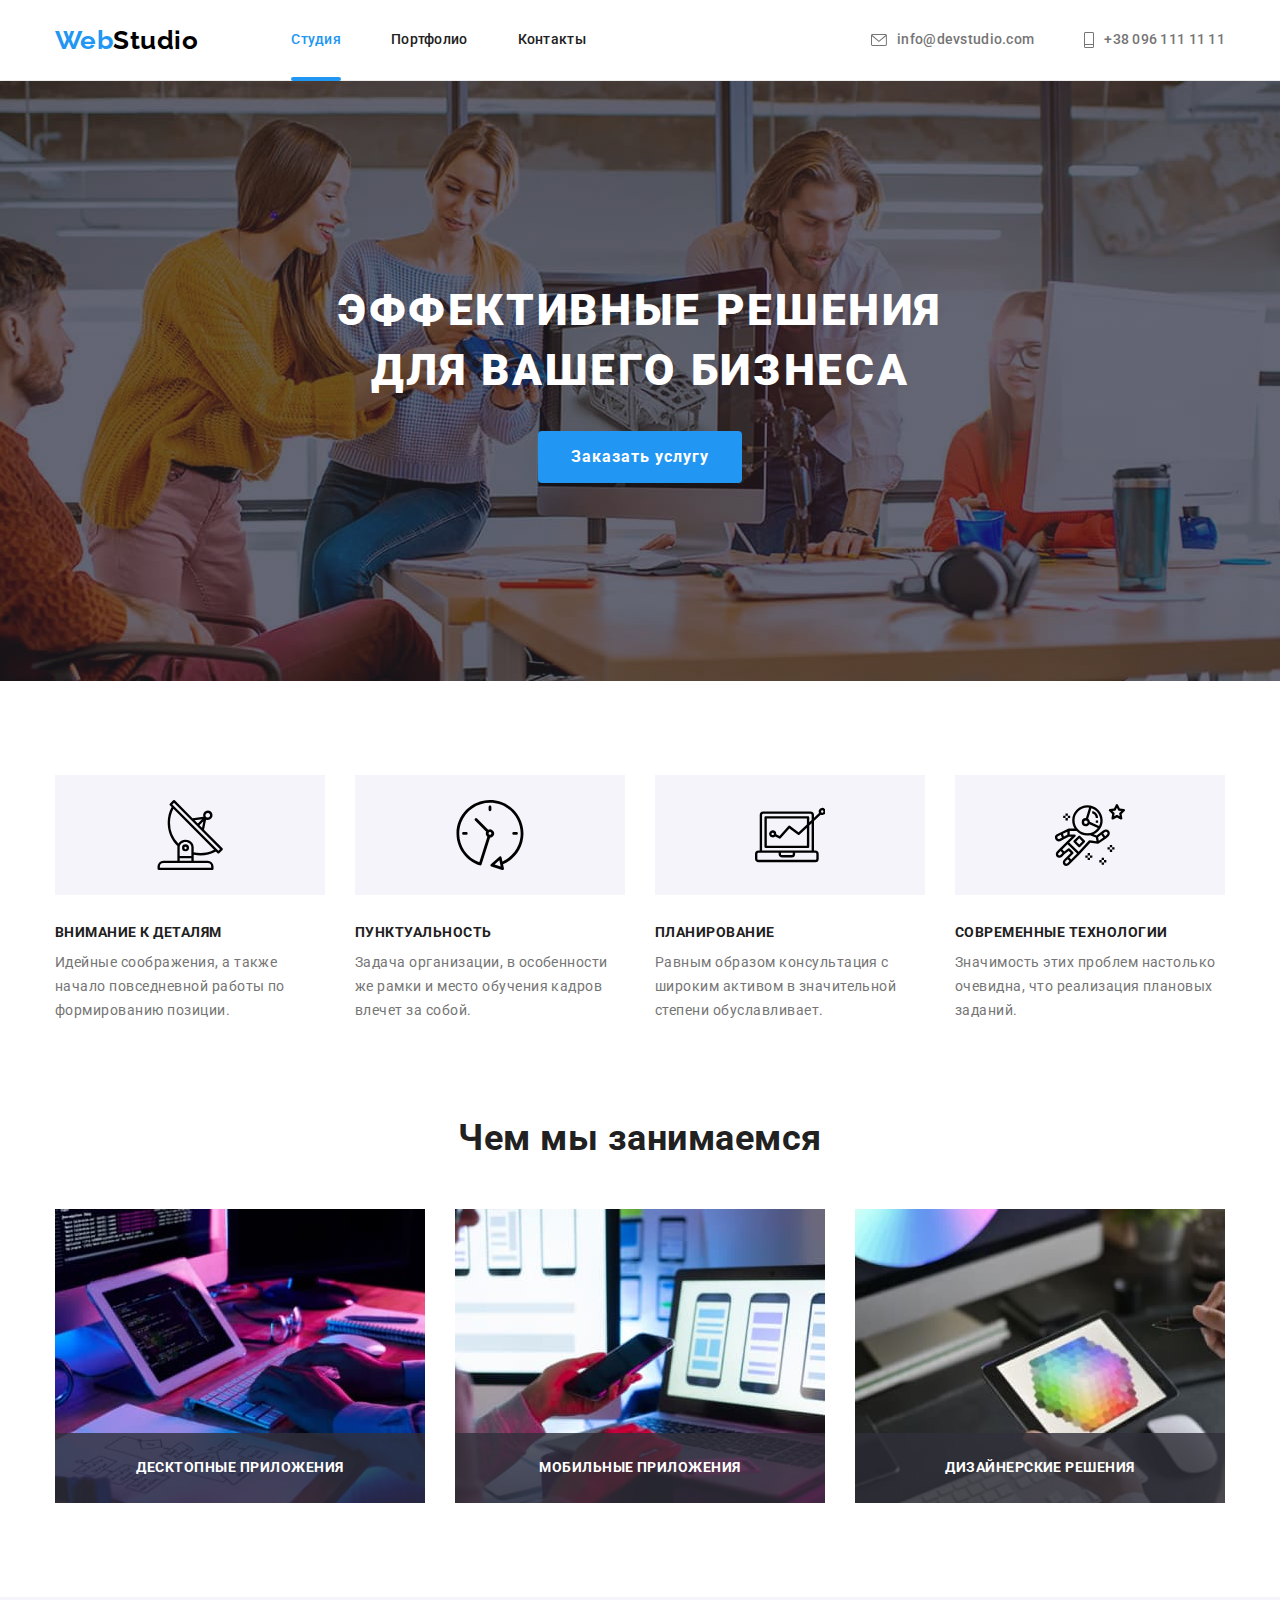
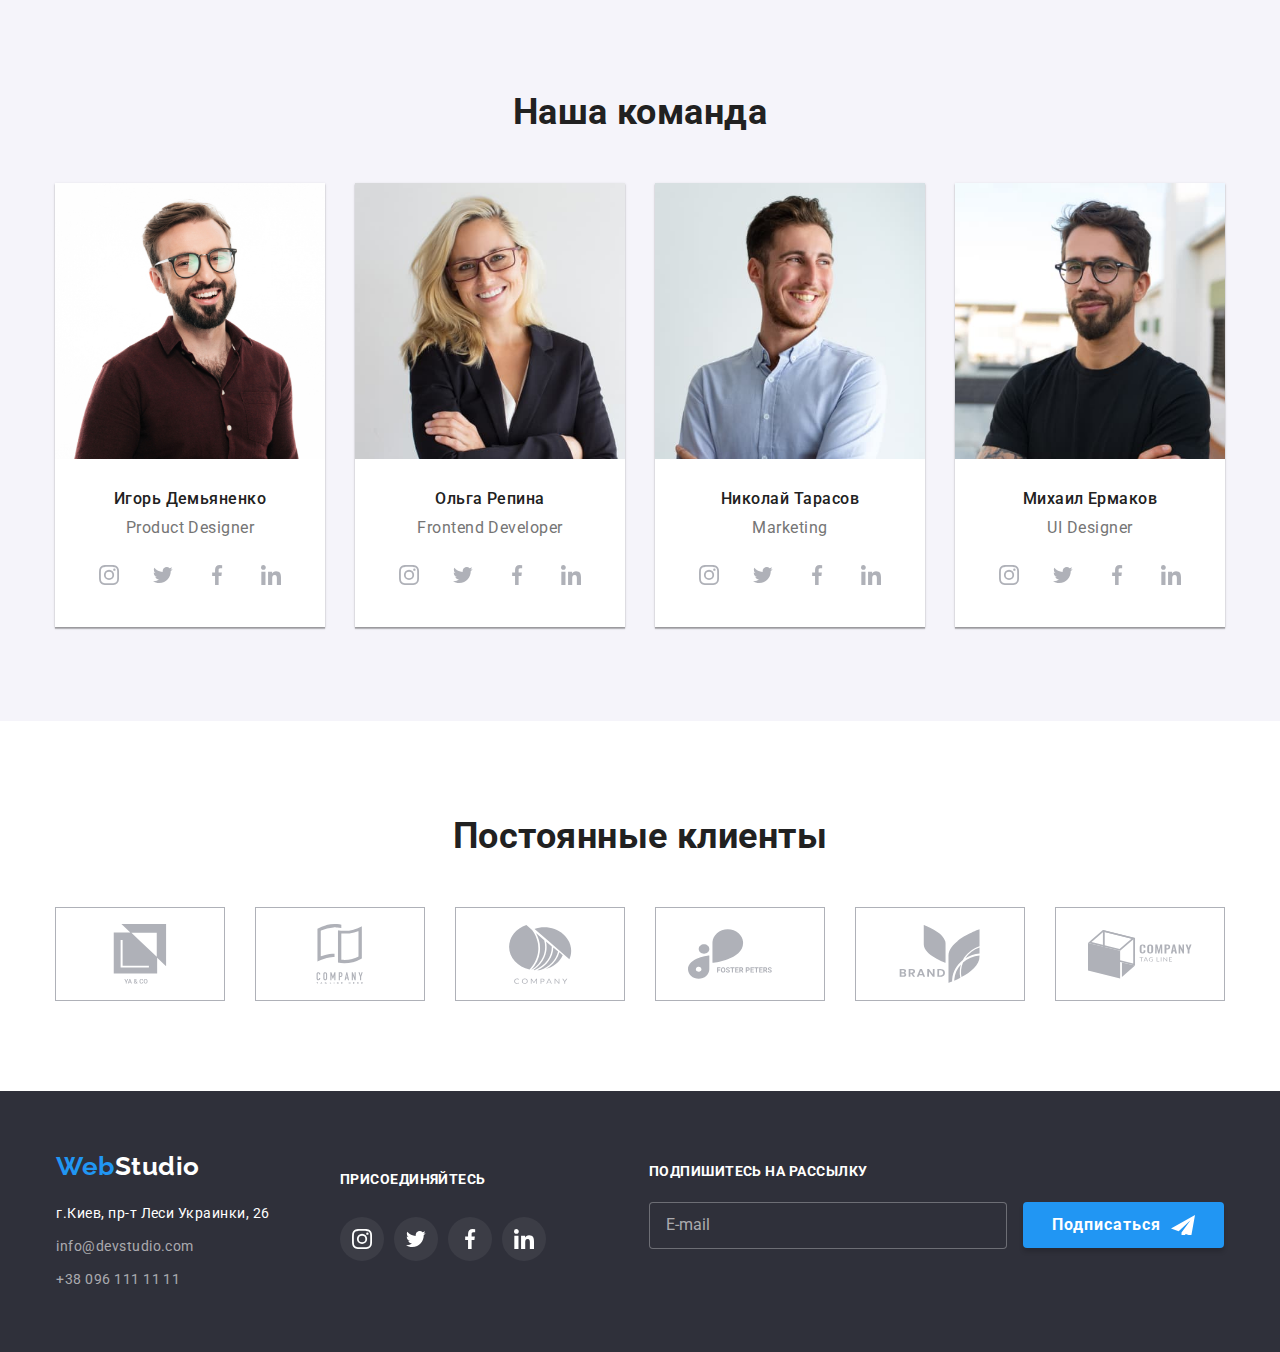
==== commit 8f969114: "source" ====
--- a/index.html
+++ b/index.html
@@ -186,10 +186,12 @@
                 <h2 class="team__title section-title">Наша команда</h2>
                 <ul class="team-list list">
                     <li class="team-list__item">
-                        <picture class="photo thumb-team" srcset="
+                        <picture>
+                        <img class="photo thumb-team" srcset="
                     ./images/mobile-product-designer.jpg 1x,                   
                     ./images/mobile-product-designer-2x.jpg 2x
                   " src="./images/mobile-product-designer.jpg" alt="фото Игоря Демьяненко" width="450" />
+                </picture>
                         <div class="team-list__workers">
                             <h3 class="team-list__worker">Игорь Демьяненко</h3>
                             <p class="team-list__profession" lang="en">Product Designer</p>
@@ -230,10 +232,12 @@
                     </li>
 
                     <li class="team-list__item">
-                        <picture class="photo thumb-team" srcset="
+                        <picture>
+                        <img class="photo thumb-team" srcset="
                     ./images/mobile-frontend-developer.jpg 1x,                   
                     ./images/mobile-frontend-developer-2x.jpg 2x
                   " src="./images/mobile-frontend-developer.jpg" alt="фото Ольга Репина" width="450" />
+                </picture>
                         <div class="team-list__workers">
                             <h3 class="team-list__worker">Ольга Репина</h3>
                             <p class="team-list__profession" lang="en">Frontend Developer</p>
@@ -273,10 +277,12 @@
                         </div>
                     </li>
                     <li class="team-list__item">
-                        <picture class="photo thumb-team" srcset="
+                        <picture>
+                        <img class="photo thumb-team" srcset="
                     ./images/mobile-marketing.jpg 1x,                   
                     ./images/mobile-marketing-2x.jpg 2x
                   " src="./images/mobile-marketing.jpg" alt="фото Николай Тарасов" width="450" />
+                </picture>
                         <div class="team-list__workers">
                             <h3 class="team-list__worker">Николай Тарасов</h3>
                             <p class="team-list__profession" lang="en">Marketing</p>
@@ -316,10 +322,12 @@
                         </div>
                     </li>
                     <li class="team-list__item">
-                        <picture class="photo thumb-team" srcset="
+                        <picture>
+                        <img class="photo thumb-team" srcset="
                     ./images/mobile-ui-designer.jpg 1x,                   
                     ./images/mobile-ui-designer-2x.jpg 2x
                   " src="./images/mobile-ui-designer.jpg" alt="фото Михаил Ермаков" width="450" />
+                </picture>
                         <div class="team-list__workers">
                             <h3 class="team-list__worker">Михаил Ермаков</h3>
                             <p class="team-list__profession" lang="en">UI Designer</p>
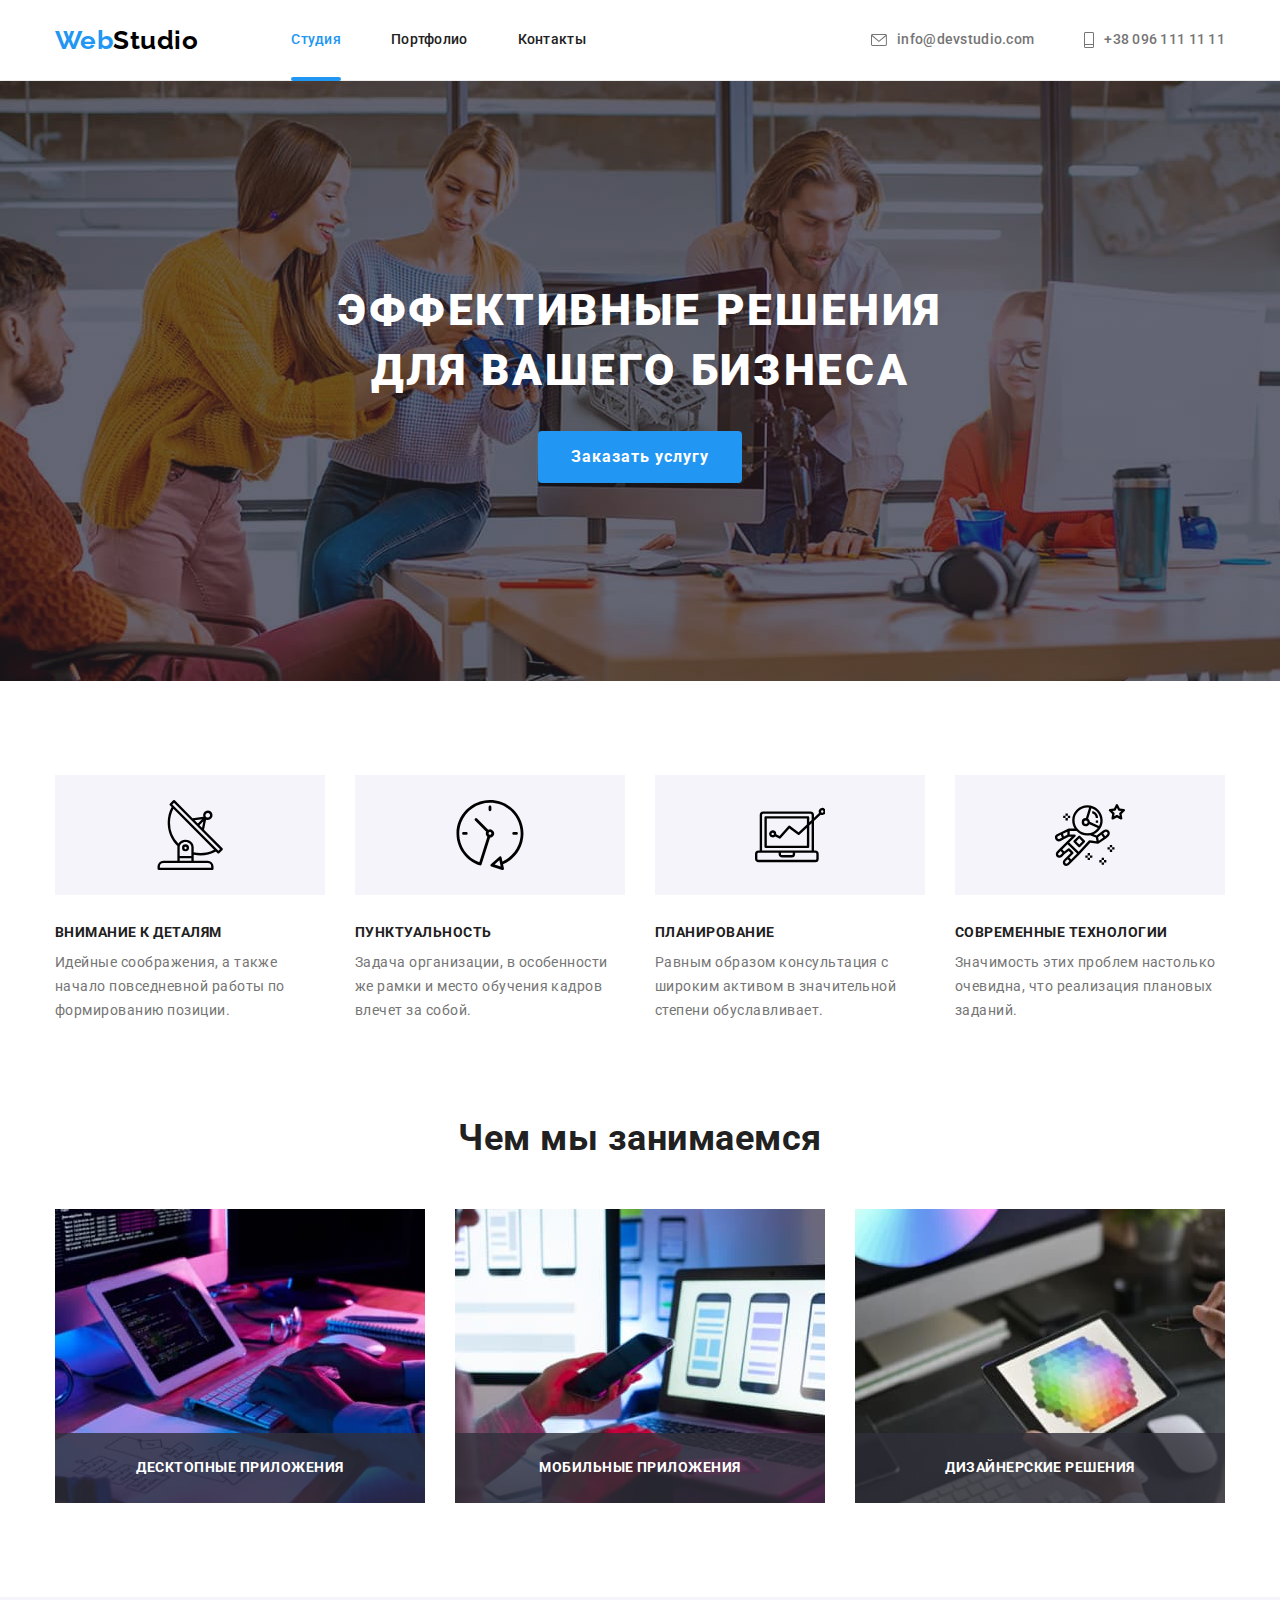
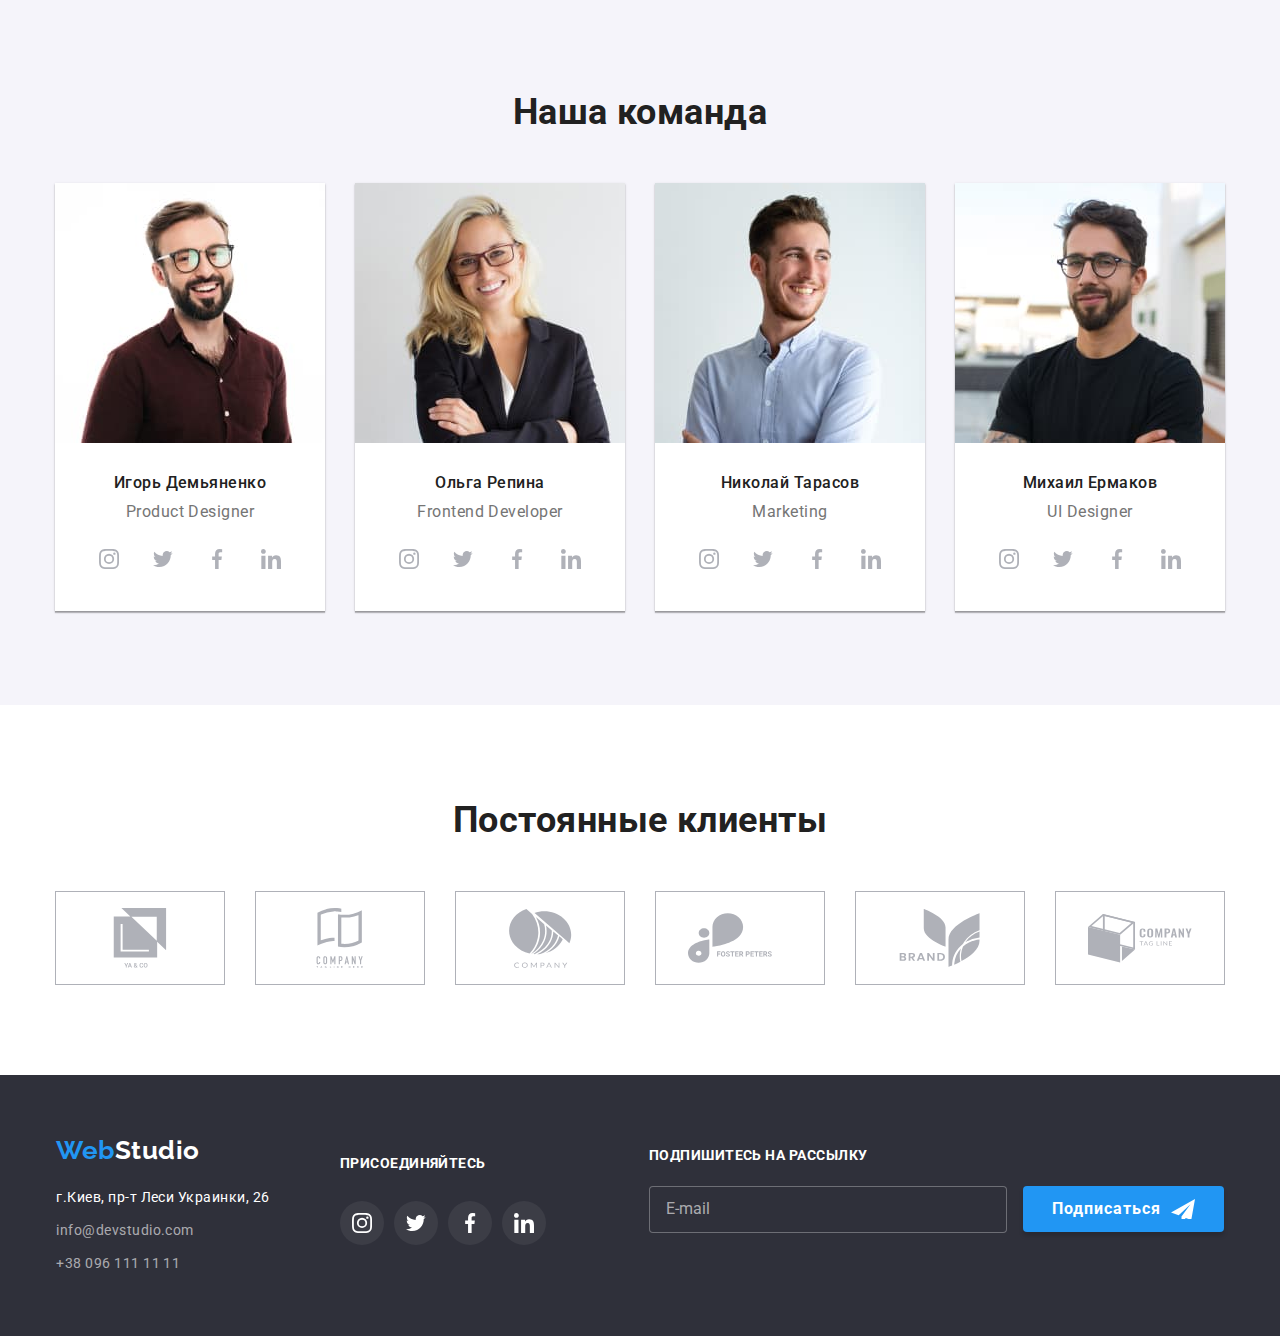
==== commit 3efaf891: "img -> sourse" ====
--- a/index.html
+++ b/index.html
@@ -187,10 +187,25 @@
                 <ul class="team-list list">
                     <li class="team-list__item">
                         <picture>
-                        <img class="photo thumb-team" srcset="
-                    ./images/mobile-product-designer.jpg 1x,                   
-                    ./images/mobile-product-designer-2x.jpg 2x
-                  " src="./images/mobile-product-designer.jpg" alt="фото Игоря Демьяненко" width="450" />
+                            <source srcset="
+                                                ./images/team/mobile/demyanenko.jpg     450w,
+                                                ./images/team/mobile/demyanenko@2x.jpg  900w,
+                                                ./images/team/mobile/demyanenko@3x.jpg 1350w
+                                              " media="(max-width: 767px)" sizes="(max-width: 767px) 450px, 100vw" />
+                            
+                            <source srcset="
+                                                ./images/team/tablet/demyanenko.jpg     354w,
+                                                ./images/team/tablet/demyanenko@2x.jpg  708w,
+                                                ./images/team/tablet/demyanenko@3x.jpg 1062w
+                                              " media="(min-width: 768px) and (max-width: 1199px)" sizes="(min-width: 768px) 354px, 50vw" />
+                            
+                            <source srcset="
+                                                ./images/team/desktop/demyanenko.jpg    270w,
+                                                ./images/team/desktop/demyanenko@2x.jpg 540w,
+                                                ./images/team/desktop/demyanenko@3x.jpg 810w
+                                              " media="(min-width: 1200px)" sizes="(min-width: 1200px) 270px, 25vw" />
+
+                        <img class="photo thumb-team" src="./images/mobile-product-designer.jpg" alt="фото Игоря Демьяненко" width="450" />
                 </picture>
                         <div class="team-list__workers">
                             <h3 class="team-list__worker">Игорь Демьяненко</h3>
@@ -233,10 +248,24 @@
 
                     <li class="team-list__item">
                         <picture>
-                        <img class="photo thumb-team" srcset="
-                    ./images/mobile-frontend-developer.jpg 1x,                   
-                    ./images/mobile-frontend-developer-2x.jpg 2x
-                  " src="./images/mobile-frontend-developer.jpg" alt="фото Ольга Репина" width="450" />
+                            <source srcset="
+                                                ./images/team/mobile/repina.jpg     450w,
+                                                ./images/team/mobile/repina@2x.jpg  900w,
+                                                ./images/team/mobile/repina@3x.jpg 1350w
+                                              " media="(max-width: 767px)" sizes="(max-width: 767px) 450px, 100vw" />
+                            
+                            <source srcset="
+                                                ./images/team/tablet/repina.jpg     354w,
+                                                ./images/team/tablet/repina@2x.jpg  708w,
+                                                ./images/team/tablet/repina@3x.jpg 1062w
+                                              " media="(min-width: 768px) and (max-width: 1199px)" sizes="(min-width: 768px) 354px, 50vw" />
+                            
+                            <source srcset="
+                                                ./images/team/desktop/repina.jpg    270w,
+                                                ./images/team/desktop/repina@2x.jpg 540w,
+                                                ./images/team/desktop/repina@3x.jpg 810w
+                                              " media="(min-width: 1200px)" sizes="(min-width: 1200px) 270px, 25vw" />
+                        <img class="photo thumb-team" src="./images/mobile-frontend-developer.jpg" alt="фото Ольга Репина" width="450" />
                 </picture>
                         <div class="team-list__workers">
                             <h3 class="team-list__worker">Ольга Репина</h3>
@@ -278,10 +307,24 @@
                     </li>
                     <li class="team-list__item">
                         <picture>
-                        <img class="photo thumb-team" srcset="
-                    ./images/mobile-marketing.jpg 1x,                   
-                    ./images/mobile-marketing-2x.jpg 2x
-                  " src="./images/mobile-marketing.jpg" alt="фото Николай Тарасов" width="450" />
+                            <source srcset="
+                                                ./images/team/mobile/tarasov.jpg     450w,
+                                                ./images/team/mobile/tarasov@2x.jpg  900w,
+                                                ./images/team/mobile/tarasov@3x.jpg 1350w
+                                              " media="(max-width: 767px)" sizes="(max-width: 767px) 450px, 100vw" />
+                            
+                            <source srcset="
+                                                ./images/team/tablet/tarasov.jpg     354w,
+                                                ./images/team/tablet/tarasov@2x.jpg  708w,
+                                                ./images/team/tablet/tarasov@3x.jpg 1062w
+                                              " media="(min-width: 768px) and (max-width: 1199px)" sizes="(min-width: 768px) 354px, 50vw" />
+                            
+                            <source srcset="
+                                                ./images/team/desktop/tarasov.jpg    270w,
+                                                ./images/team/desktop/tarasov@2x.jpg 540w,
+                                                ./images/team/desktop/tarasov@3x.jpg 810w
+                                              " media="(min-width: 1200px)" sizes="(min-width: 1200px) 270px, 25vw" />
+                        <img class="photo thumb-team" src="./images/mobile-marketing.jpg" alt="фото Николай Тарасов" width="450" />
                 </picture>
                         <div class="team-list__workers">
                             <h3 class="team-list__worker">Николай Тарасов</h3>
@@ -323,10 +366,24 @@
                     </li>
                     <li class="team-list__item">
                         <picture>
-                        <img class="photo thumb-team" srcset="
-                    ./images/mobile-ui-designer.jpg 1x,                   
-                    ./images/mobile-ui-designer-2x.jpg 2x
-                  " src="./images/mobile-ui-designer.jpg" alt="фото Михаил Ермаков" width="450" />
+                            <source srcset="
+                                                ./images/team/mobile/ermakov.jpg     450w,
+                                                ./images/team/mobile/ermakov@2x.jpg  900w,
+                                                ./images/team/mobile/ermakov@3x.jpg 1350w
+                                              " media="(max-width: 767px)" sizes="(max-width: 767px) 450px, 100vw" />
+                            
+                            <source srcset="
+                                                ./images/team/tablet/ermakov.jpg     354w,
+                                                ./images/team/tablet/ermakov@2x.jpg  708w,
+                                                ./images/team/tablet/ermakov@3x.jpg 1062w
+                                              " media="(min-width: 768px) and (max-width: 1199px)" sizes="(min-width: 768px) 354px, 50vw" />
+                            
+                            <source srcset="
+                                                ./images/team/desktop/ermakov.jpg    270w,
+                                                ./images/team/desktop/ermakov@2x.jpg 540w,
+                                                ./images/team/desktop/ermakov@3x.jpg 810w
+                                              " media="(min-width: 1200px)" sizes="(min-width: 1200px) 270px, 25vw" />
+                        <img class="photo thumb-team" src="./images/mobile-ui-designer.jpg" alt="фото Михаил Ермаков" width="450" />
                 </picture>
                         <div class="team-list__workers">
                             <h3 class="team-list__worker">Михаил Ермаков</h3>
